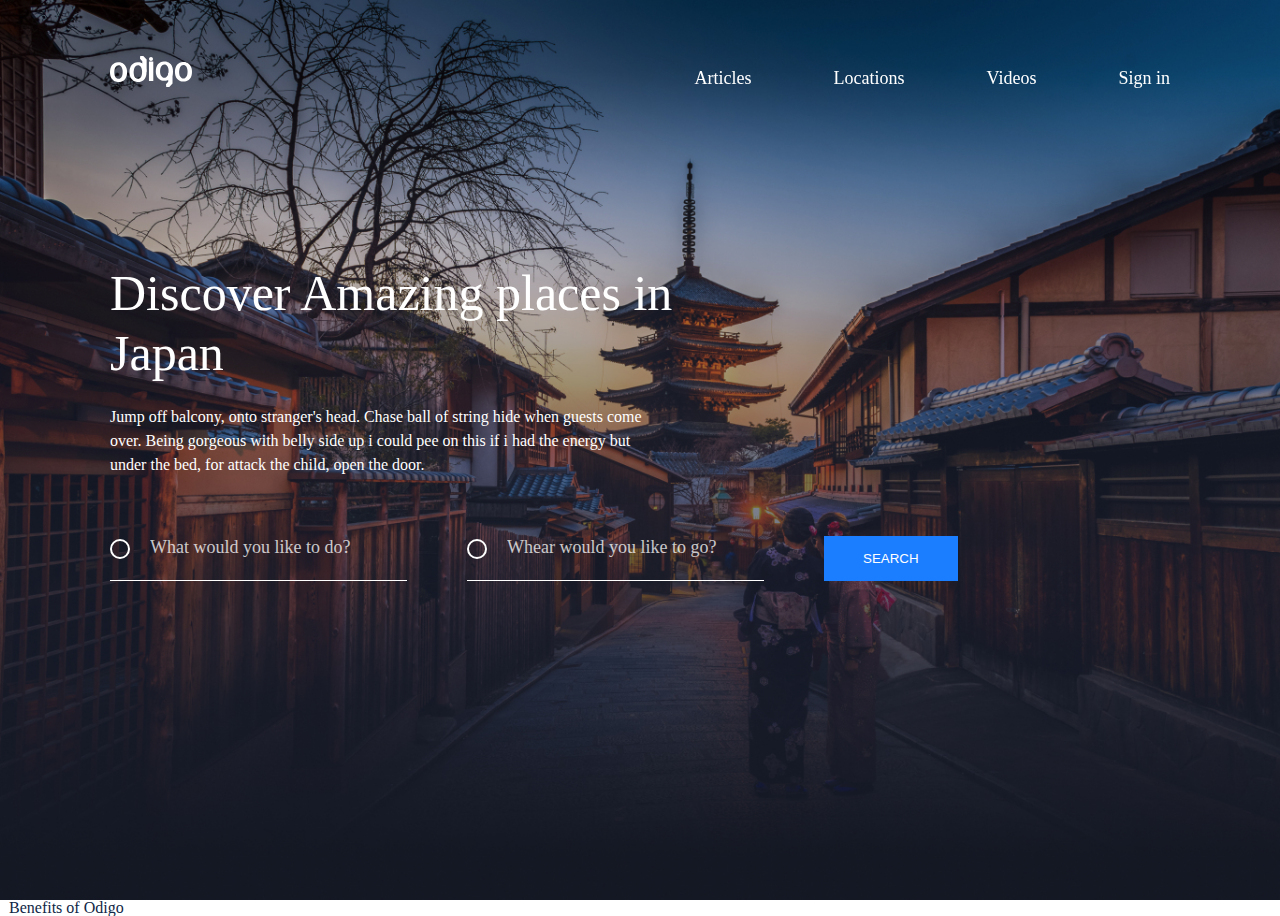
==== index.html @ 79fb3dd1 "commit true" ====
<!DOCTYPE html>
<html lang="en">

<head>
    <meta charset="UTF-8">
    <meta http-equiv="X-UA-Compatible" content="IE=edge">
    <meta name="viewport" content="width=device-width, initial-scale=1.0">
    <title>Discover Amazing places in Japan</title>
    <link rel="stylesheet" href="./css/reset.css">
    <link rel="stylesheet" href="./css/style.css">
</head>
<!-- Header start -->
<body>
    <header class="header">
        <div class="wrapper">
            <div class="header__wrapper">
                <div class="header__logo">
                    <a href="/" class="header__logo-link">
                        <img src="./img/svg/odigo-Logo.svg" alt="Discover Amazing places in Japan"
                            class="header__logo-pic">
                    </a>
                </div>
                <nav class="header__nav">
                    <ul class="header__list">
                        <li class="header__item">
                            <a href="#!" class="header__link">Articles</a>
                        </li>
                        <li class="header__item">
                            <a href="#!" class="header__link">Locations</a>
                        </li>
                        <li class="header__item">
                            <a href="#!" class="header__link">Videos</a>
                        </li>
                        <li class="header__item">
                            <a href="#!" class="header__link">Sign in</a>
                        </li>
                    </ul>
                </nav>
            </div>
        </div>
    </header>
<!-- Header end -->
    <main class="main">
        <!-- Intro start -->
        <section class="intro">
            <div class="wrapper">
                <h1 class="intro__title">Discover Amazing places in Japan</h1>
                <p class="intro__subtitle">Jump off balcony, onto stranger's head. Chase ball of string hide when guests
                    come over. Being gorgeous with belly side up i could pee on this if i had the energy but under the
                    bed, for attack the child, open the door. </p>
                <form class="search-form">
                    <fieldset class="search-form__wrap">
                        <p class="search-form__info">
                            <input type="text" name="user-like-to-do" class="search-form__field" placeholder="What would you like to do?">
                            <input type="text" name="user-like-to-go" class="search-form__field" placeholder="Whear would you like to go?">
                            <button type="submit" class="search-form__submit">search</button>
                        </p>
                    </fieldset>
                </form>
            </div>
        </section>
        <!-- Intro end -->
        <section class="benefits">
            <div class="benefits__wrap">
                <h2 class="benefits__title">
                    Benefits of Odigo
                </h2>
            </div>
            <div class="benefits__cards">
                <div class="benefits__card"></div>
                <div class="benefits__card"></div>
                <div class="benefits__card"></div>
            </div>
        </section>
    </main>

    <script src="./adapt_verst/script.js"></script>



















</body>

</html>

<!-- <footer id="footer">
        <div>footer</div>
        <div class="footer__wrapper">
            <nav class="footerNav"> 
                <ul class="footer__list">
                    <li class="footer__item">
                        <a href="#!" class="footer__link">Articles</a>
                    </li>
                    <li class="footer__item">
                        <a href="#!" class="footer__link">Locations</a>
                    </li>
                    <li class="footer__item">
                        <a href="#!" class="footer__link">Videos</a>
                    </li>
                    <li class="footer__item">
                        <a href="#!" class="footer__link">Sign in</a>
                    </li>
                </ul>
            </nav>
        </div>
    </footer>
---- css/style.css ----
/* lato-regular - latin */
@font-face {
    font-family: 'Lato';
    font-style: normal;
    font-weight: 400;
    src: local(''),
        url('../fonts/lato-v22-latin-regular.woff2') format('woff2'),
        /* Chrome 26+, Opera 23+, Firefox 39+ */
        url('../fonts/lato-v22-latin-regular.woff') format('woff');
    /* Chrome 6+, Firefox 3.6+, IE 9+, Safari 5.1+ */
}

/* lato-700 - latin */
@font-face {
    font-family: 'Lato';
    font-style: normal;
    font-weight: 700;
    src: local(''),
        url('../fonts/lato-v22-latin-700.woff2') format('woff2'),
        /* Chrome 26+, Opera 23+, Firefox 39+ */
        url('../fonts/lato-v22-latin-700.woff') format('woff');
    /* Chrome 6+, Firefox 3.6+, IE 9+, Safari 5.1+ */
}

/* lato-900 - latin */
@font-face {
    font-family: 'Lato';
    font-weight: 900;
    src: local(''),
        url('../fonts/lato-v22-latin-900.woff2') format('woff2'),
        /* Chrome 26+, Opera 23+, Firefox 39+ */
        url('../fonts/lato-v22-latin-900.woff') format('woff');
    /* Chrome 6+, Firefox 3.6+, IE 9+, Safari 5.1+ */
}

html {
    box-sizing: border-box;
    background-color: rgb(255, 255, 255);
}

*,
*::before,
*::after {
    box-sizing: inherit;
}

body {
    font-family: Lato;
    font-style: normal;
    font-size: 16px;
    font-weight: normal;
    color: #102746;
}

.wrapper {
    max-width: 1060px;
    /*1060*/
    margin: 0 auto;
}

/* header style start */

.header {
    position: fixed;
    top: 0;
    left: 0;
    width: 100%;
}

.header__wrapper {
    display: flex;
    flex-wrap: wrap;
    align-items: flex-end;
    justify-content: space-between;
    padding-top: 56px;
}

.header__list {
    display: flex;
    flex-wrap: wrap;
}

.header__item {
    margin-right: 82px;

}

.header__item:last-child {
    margin-right: 0;
}

.header__link {
    font-size: 18px;
    line-height: 24px;
    color: white;
    text-decoration: none;
}

.header__link:hover,
.header__link:focus,
.header__link:active {
    opacity: .75;
}

/* header style end */

/* intro style start */

.intro {
    min-height: 100vh;
    background: url(../img/Hero.jpg) no-repeat center;
    background-size: cover;
    padding-top: 263px;

}

.intro__title {
    max-width: 619px;
    margin-bottom: 22px;
    font-family: 'Lato';
    font-style: normal;
    font-weight: 500;
    font-size: 50px;
    line-height: 60px;
    color: #fff;

}

.intro__subtitle {
    max-width: 546px;
    color: #fff;
    font-size: 16px;
    line-height: 24px;
    margin-bottom: 59px;
}

.search-form__info {
    display: flex;
    flex-wrap: wrap;
}

.search-form__field {
    width: 297px;
    background: transparent url(../img/svg/circle-icon.svg) no-repeat left 3px;
    background-size: 20px;
    border: none;
    border-bottom: 1px solid #ffffff;
    margin-right: 60px;
    padding-left: 40px;
    padding-bottom: 22px;
    font-weight: 500px;
    font-size: 18px;
    color: rgb(255, 255, 255);


}

.search-form__field::placeholder {
    font-size: 15px;
    font-weight: 500px;
    font-size: 18px;
    color: rgb(255, 255, 255);
    opacity: .75;
}

.search-form__submit {
    padding: 15px 39px;
    text-transform: uppercase;
    border: 0;
    font-weight: 500px;
    font-style: 18px;
    color: white;
    background: #1B7DFF;
    cursor: pointer;
}

/* .search-form__submit:hover {
    opacity: .75;
} */
.search-form__submit:focus, .search-form__submit:hover, .search-form__submit:active {
    background-color: #0b5fcd;
}

input {
    font-family: Lato;
    outline: none !important;
}

.benefits__wrap {
    max-width: 1262px;
    background-color: rgb(255, 255, 255);
    margin: 0 auto /*Выравнивание по центру */
}

/* intro style start */

/* second background start */


/* second background end */







































/* @media screen and (max-width: 1040px) {
    body {
        margin-left: 10%;
    }
    

} */



/*
.footer__wrapper {
    display: flex;
    flex-wrap: wrap;
    align-items: flex-end;
    justify-content: space-between;
}

.footer {
    width: 100%;
    background-color: #000;
    top: 0;
    left: 0;
}
.footer__list {
    display: flex;
    flex-wrap: wrap;
}
.footer__item {
    margin: 5px 0 0 5px;
}
.footer__link {
    color: white;
    /*padding: 8px 0 8px 0;
    text-decoration: none;
}*/
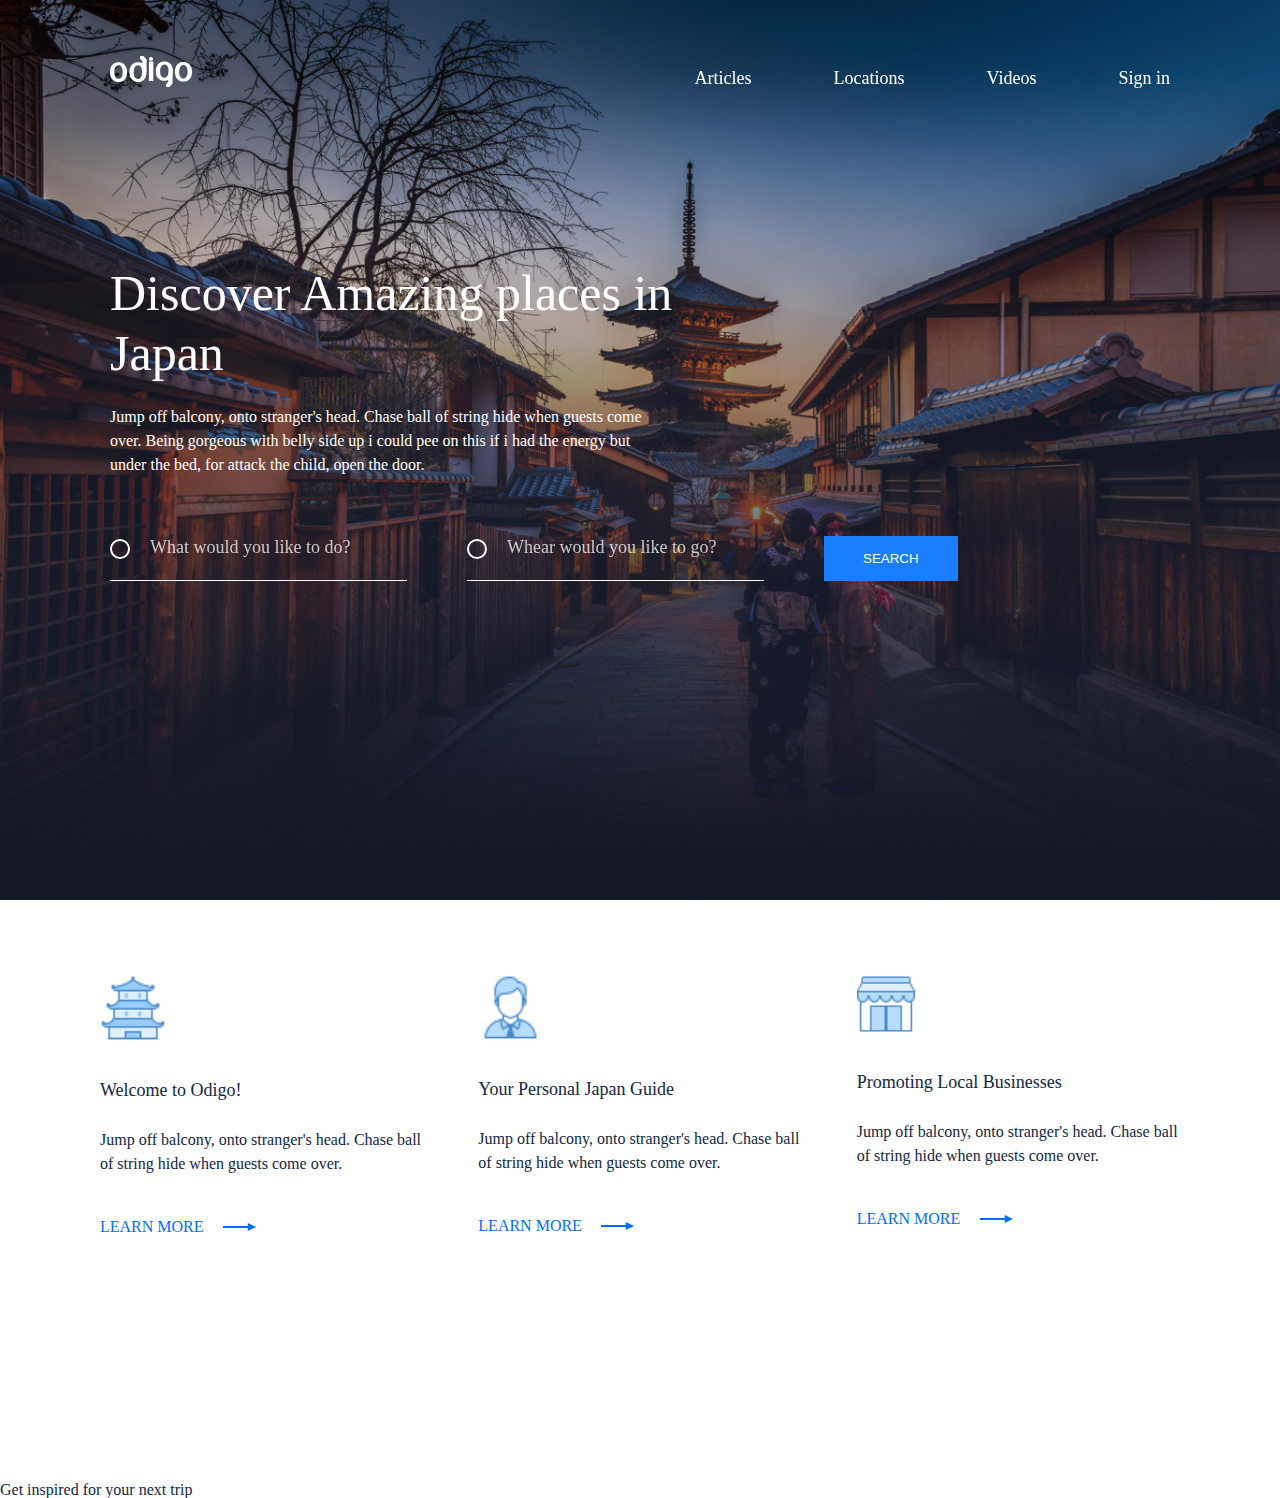
==== commit 72e5072c: "places" ====
--- a/index.html
+++ b/index.html
@@ -60,62 +60,84 @@
             </div>
         </section>
         <!-- Intro end -->
+        <!-- Benefits start -->
         <section class="benefits">
             <div class="benefits__wrap">
                 <h2 class="benefits__title">
                     Benefits of Odigo
                 </h2>
             </div>
-            <div class="benefits__cards">
-                <div class="benefits__card"></div>
-                <div class="benefits__card"></div>
-                <div class="benefits__card"></div>
+            <div class="benefits__cards">  <!-- /*Карточки под тайтлом по грид сетке*/ -->
+                <div class="benefits__card">
+                    <div class="benefits__card-pic">
+                        <img src="./img/svg/church-ico.svg" alt="Welcome to Odigo!" class="benefits__card-thumb">
+                    </div>
+                    <h3 class="benefits__card-title">
+                        Welcome to Odigo!
+                    </h3>
+                    <p class="benefits__card-desc">
+                        Jump off balcony, onto stranger's head. Chase ball of string hide when guests come over.
+                    </p>
+                    <a href="#!" class="benefits__card-more">
+                        LEARN MORE
+                    </a>
+                </div>
+                <div class="benefits__card">
+                    <div class="benefits__card-pic">
+                        <img src="./img/svg/person-ico.svg" alt="Welcome to Odigo!" class="benefits__card-thumb">
+                    </div>
+                    <h3 class="benefits__card-title">
+                        Your Personal Japan Guide
+                    </h3>
+                    <p class="benefits__card-desc">
+                        Jump off balcony, onto stranger's head. Chase ball of string hide when guests come over.
+                    </p>
+                    <a href="#!" class="benefits__card-more">
+                        LEARN MORE
+                    </a>
+                </div>
+                <div class="benefits__card">
+                    <div class="benefits__card-pic">
+                        <img src="./img/svg/building-ico.svg" alt="Welcome to Odigo!" class="benefits__card-thumb">
+                    </div>
+                    <h3 class="benefits__card-title">
+                        Promoting Local Businesses
+                    </h3>
+                    <p class="benefits__card-desc">
+                        Jump off balcony, onto stranger's head. Chase ball of string hide when guests come over.
+                    </p>
+                    <a href="#!" class="benefits__card-more">
+                        LEARN MORE
+                    </a>
+                </div>
             </div>
         </section>
+        <!-- Benefits end -->
+        
+        <!-- Places start -->
+        <section class="places">
+            <div class="wrappwe-full">
+                <h2 class="places__title">
+                    Get inspired for your next trip
+                </h2>
+            </div>
+        </section>
+        
+        
+        
+        
+        
+        <!-- places end -->
+        
+        
     </main>
 
-    <script src="./adapt_verst/script.js"></script>
+    
 
 
 
-
-
-
-
-
-
-
-
-
-
-
-
-
-
-
+<script src="script.js"></script>
 
 </body>
 
-</html>
-
-<!-- <footer id="footer">
-        <div>footer</div>
-        <div class="footer__wrapper">
-            <nav class="footerNav"> 
-                <ul class="footer__list">
-                    <li class="footer__item">
-                        <a href="#!" class="footer__link">Articles</a>
-                    </li>
-                    <li class="footer__item">
-                        <a href="#!" class="footer__link">Locations</a>
-                    </li>
-                    <li class="footer__item">
-                        <a href="#!" class="footer__link">Videos</a>
-                    </li>
-                    <li class="footer__item">
-                        <a href="#!" class="footer__link">Sign in</a>
-                    </li>
-                </ul>
-            </nav>
-        </div>
-    </footer>+</html>--- a/css/style.css
+++ b/css/style.css
@@ -52,10 +52,26 @@
     color: #102746;
 }
 
+img {
+    max-width: 100%;
+    height: auto; /*Сжатие всегда пропорцыонально по высоте*/
+}
+
 .wrapper {
     max-width: 1060px;
     /*1060*/
     margin: 0 auto;
+}
+
+.wrapper-full {
+    max-width: 1262px;
+    margin: 0 auto;
+}
+
+.section__title {
+    font-weight: 500;
+    font-size: 35px;
+    line-height: 42px;
 }
 
 /* header style start */
@@ -104,10 +120,14 @@
 
 /* header style end */
 
+/*////////////////////////////////////*/
+/*////////////////////////////////////*/
+/*////////////////////////////////////*/
+
 /* intro style start */
 
 .intro {
-    min-height: 100vh;
+    min-height: 100vh; /*Вместо height*/
     background: url(../img/Hero.jpg) no-repeat center;
     background-size: cover;
     padding-top: 263px;
@@ -141,7 +161,7 @@
 
 .search-form__field {
     width: 297px;
-    background: transparent url(../img/svg/circle-icon.svg) no-repeat left 3px;
+    background: transparent url(../img/svg/circle-icon.svg) no-repeat left 3px; /*6px*/
     background-size: 20px;
     border: none;
     border-bottom: 1px solid #ffffff;
@@ -185,23 +205,105 @@
     font-family: Lato;
     outline: none !important;
 }
+/* intro style утв */
+
+/*//////////////////////////////////////*/
+/*//////////////////////////////////////*/
+/*//////////////////////////////////////*/
+
+/*Start benefits*/
+
+.benefits {
+    margin-bottom: 131px;
+}
 
 .benefits__wrap {
-    max-width: 1262px;
-    background-color: rgb(255, 255, 255);
-    margin: 0 auto /*Выравнивание по центру */
-}
-
-/* intro style start */
-
-/* second background start */
-
-
-/* second background end */
-
-
-
-
+    /* min-width: 1262px; ////////////Вернуть*/
+    background-color: #fff;
+    margin: 0 auto;
+    box-shadow: 0px 2px 20px rgba(21, 24, 36, 0.15993);
+    /* position: relative;  //////////Вернуть */
+}
+
+.benefits__title {
+    width: 100%;
+    font-weight: 500;
+    font-size: 35px;
+    line-height: 42px;
+    /* identical to box height */
+    padding: 93px 100px 88px 100px; /*Справа и слева отступы 100 px*/
+    position: absolute;
+    top: 0;
+    left: 0;
+    transform: translateY(-100%);
+    background-color: #fff;
+}
+
+.benefits__cards {
+    display: grid;
+    grid-template-columns: repeat(3, 1fr);
+    grid-column-gap: 55px;
+    padding: 0 100px;
+    
+    
+    margin-top: 75px;
+}
+
+.benefits__card {
+    grid-column: span 1;
+    margin-bottom: 112px;
+}
+
+.benefits__card-pic {
+    margin-bottom: 37px;
+    max-width: 66px;
+}
+
+.benefits__card-thumb {
+    display: block;
+}
+
+.benefits__card-title {
+    font-weight: 500;
+    font-size: 18px;
+    line-height: 24px;
+    margin-bottom: 26px;
+}
+
+.benefits__card-desc {
+    font-size: 16px;
+    line-height: 24px;
+    margin-bottom: 39px;
+}
+
+.benefits__card-more {
+    display: inline-block;
+    padding-right: 59px;
+    font-size: 16px;
+    line-height: 24px;
+    color: #006DFE;
+    text-decoration: none;
+    background: url(../img/svg/arrow.svg) no-repeat 95% center;
+    transition: .2s all;
+    /* background-size: 33px; bcg не трогать /Стрелка будет по умолчанию в своих стандартных размерах */ 
+}
+
+.benefits__card-more:hover, .benefits__card-more:focus {
+    background: url(../img/svg/arrow.svg) no-repeat right center;
+}
+
+/*End benefits*/
+
+/* /////////////////////////////////////////// */
+
+/* Places start */
+
+
+
+
+
+
+/* places end */
 
 
 
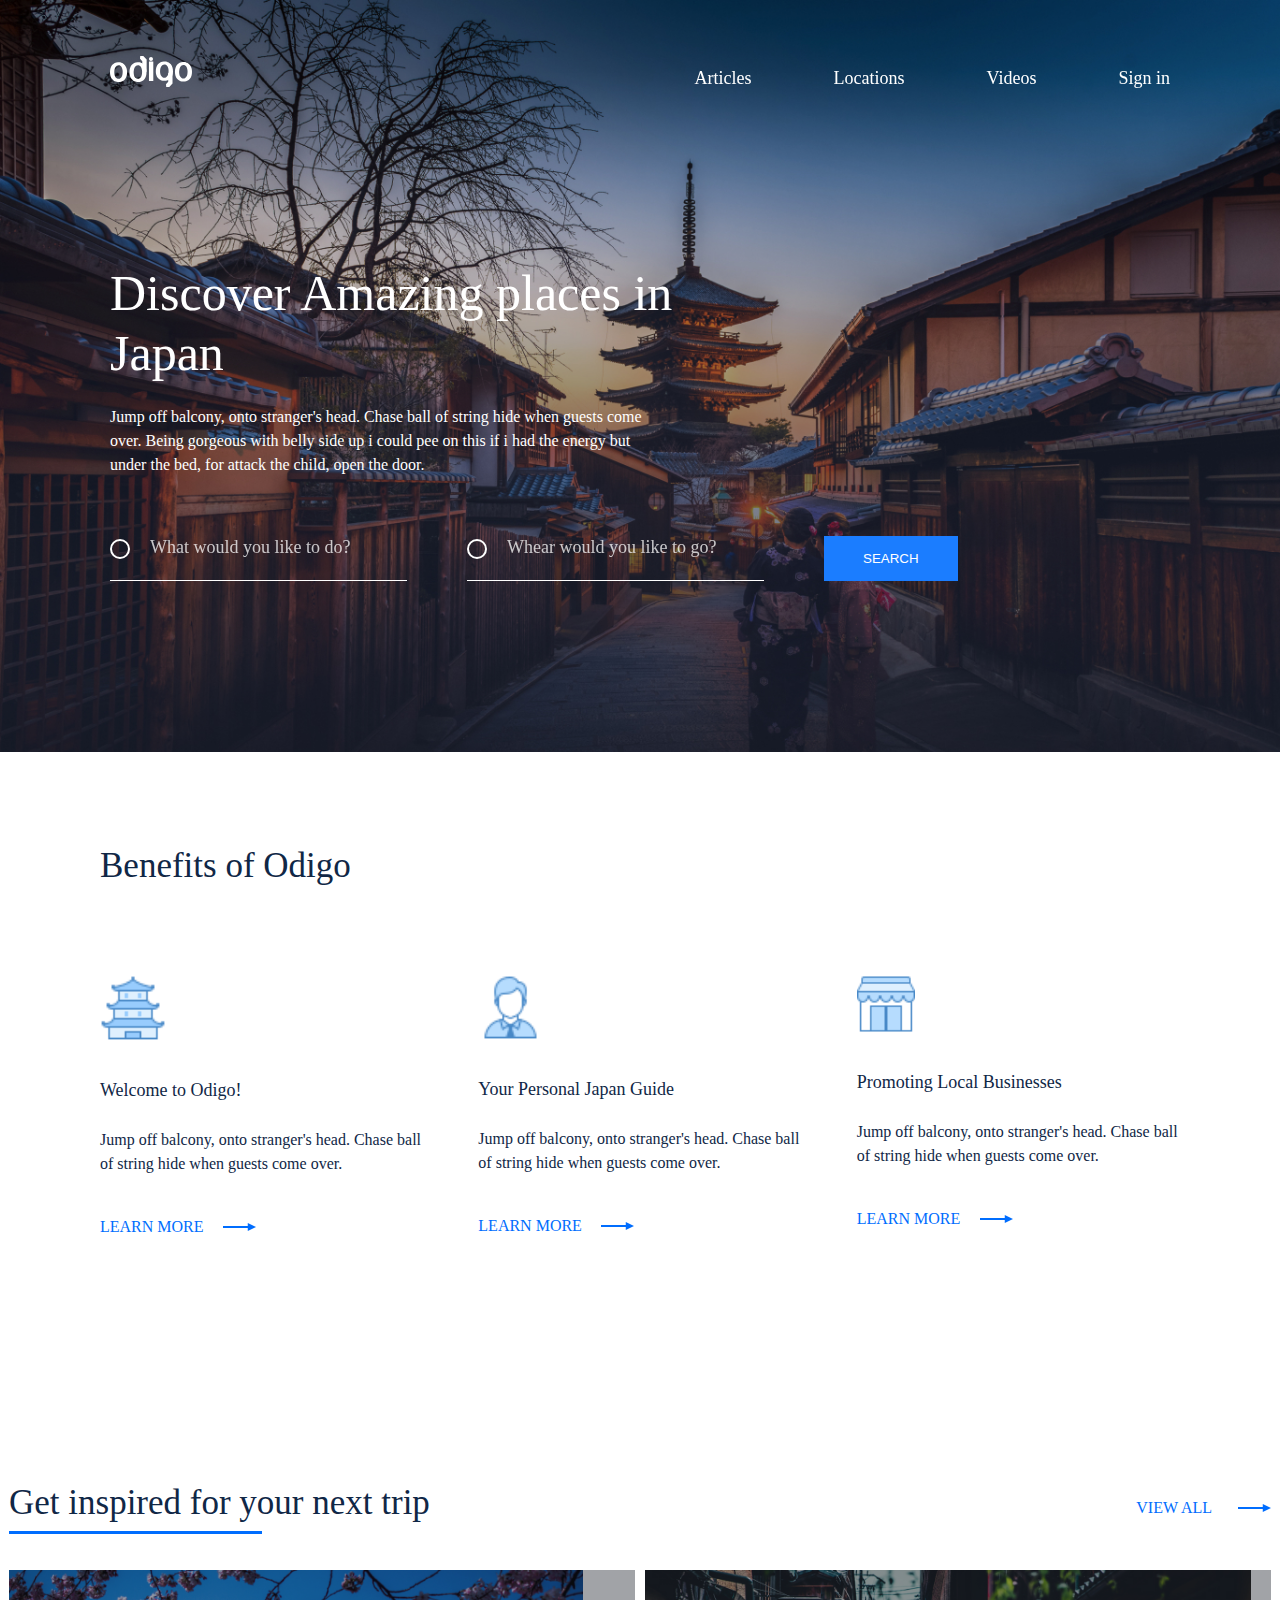
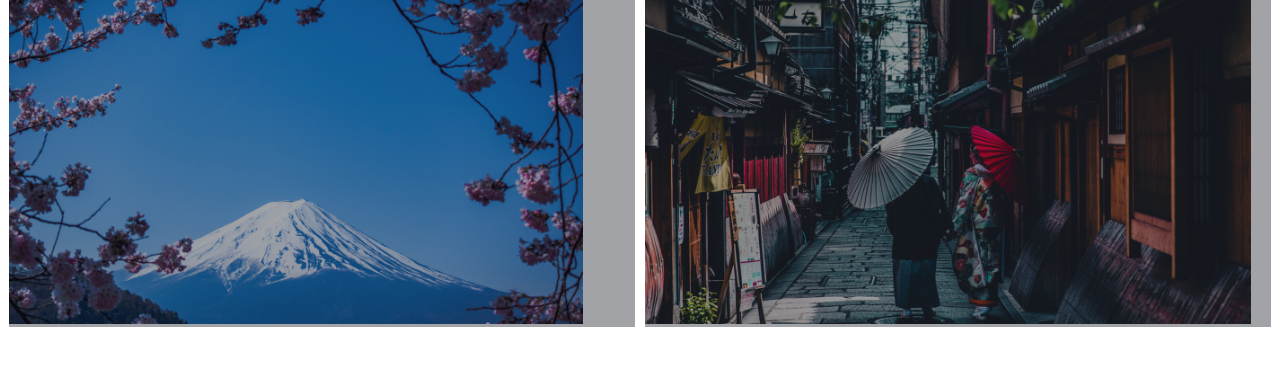
==== commit d190fa2f: "places" ====
--- a/index.html
+++ b/index.html
@@ -116,17 +116,33 @@
         
         <!-- Places start -->
         <section class="places">
-            <div class="wrappwe-full">
-                <h2 class="places__title">
-                    Get inspired for your next trip
-                </h2>
+            <div class="wrapper-full">
+                <div class="places__caption">
+                    <h2 class="places__title section__title">  
+                        Get inspired for your next trip
+                    </h2>
+                    <a href="#1" class="places__view-all">
+                        VIEW ALL
+                    </a>
+                </div>
+                
+                <div class="places__cards">
+                    <figure class="places__card places__card-size-lg">
+                        <img src="./img/place1.jpg" alt="Mount Fuji" class="places__card-pic"> 
+                        <figcaption class="places__card-title">
+                            Mount Fuji
+                        </figcaption>
+                    </figure>
+                
+                    <figure class="places__card places__card-size-lg">
+                        <img src="./img/place2.jpg" alt="Kyoto" class="places__card-pic">
+                        <figcaption class="places__card-title">
+                            Kyoto
+                        </figcaption>
+                    </figure
+                </div>
             </div>
         </section>
-        
-        
-        
-        
-        
         <!-- places end -->
         
         
--- a/css/style.css
+++ b/css/style.css
@@ -68,10 +68,23 @@
     margin: 0 auto;
 }
 
-.section__title {
+.section__title { /* Для визуальной идентичности всех тайтлов восле основного класса */
     font-weight: 500;
     font-size: 35px;
     line-height: 42px;
+    position: relative; /*???What is it?*/
+    padding-bottom: 10px;
+}
+
+.section__title:after { /* У псевдоэлементов должен присутствовать пустой контент или не пустой иначе он не отобразиться */
+    display: block;
+    content: '';
+    width: 253px;
+    height: 3px;
+    background-color: #006DFE; /*Указываем цвет не бордера а бекграуна*/
+    position: absolute;
+    bottom: 0;
+    left: 0;
 }
 
 /* header style start */
@@ -218,11 +231,11 @@
 }
 
 .benefits__wrap {
-    /* min-width: 1262px; ////////////Вернуть*/
+    min-width: 1262px;
     background-color: #fff;
     margin: 0 auto;
     box-shadow: 0px 2px 20px rgba(21, 24, 36, 0.15993);
-    /* position: relative;  //////////Вернуть */
+    position: relative;
 }
 
 .benefits__title {
@@ -294,84 +307,95 @@
 
 /*End benefits*/
 
-/* /////////////////////////////////////////// */
-
 /* Places start */
 
-
-
-
-
-
-/* places end */
-
-
-
-
-
-
-
-
-
-
-
-
-
-
-
-
-
-
-
-
-
-
-
-
-
-
-
-
-
-
-
-
-
-
-
-/* @media screen and (max-width: 1040px) {
-    body {
-        margin-left: 10%;
-    }
-    
-
-} */
-
-
-
-/*
-.footer__wrapper {
+.places__caption {
     display: flex;
     flex-wrap: wrap;
-    align-items: flex-end;
+    align-items: center;
     justify-content: space-between;
-}
-
-.footer {
+    margin-bottom: 36px;
+}
+
+.places__title {
+    margin-right: 15px;
+}
+
+.places__view-all {
+    font-style: 16px;
+    padding-right: 59px;
+    color: #006DFE;
+    text-decoration: none;
+    background: url(../img/svg/arrow.svg) no-repeat right center;
+    transition: .2s all;
+}
+
+.places__view-all:hover, .places__view-all:focus {
+    opacity: .65;
+}
+
+.places__cards {
+    display: grid;
+    grid-template-columns: repeat(6, 1fr);
+    grid-gap: 10px; /* /??? Отступы между колонками наверное */
+    
+}
+
+.places__card {
+    position: relative;
+}
+
+.places__card::after {
+    display: block;
+    content: '';
     width: 100%;
-    background-color: #000;
+    height: 100%;
+    background: rgba(21, 24, 36, 0.4); /* Нужно спозицыонировать */
+    position: absolute;
     top: 0;
     left: 0;
-}
-.footer__list {
-    display: flex;
-    flex-wrap: wrap;
-}
-.footer__item {
-    margin: 5px 0 0 5px;
-}
-.footer__link {
-    color: white;
-    /*padding: 8px 0 8px 0;
-    text-decoration: none;
-}*/+    z-index: 2;
+}
+
+.places__card-title {
+    color: rgb(255, 255, 255);
+    font-size: 50px;
+    line-height: 60px;
+    position: absolute;
+    z-index: 3;
+}
+
+.places__card-size-lg{ /* Это модификатор для картинок в places */
+    grid-column: span 3;
+}
+
+.places__card-pic {
+    height: 354px;
+    object-fit: cover; /* ???!!!! */
+}
+/* places end */
+
+
+
+
+
+
+
+
+
+
+
+
+
+
+
+
+
+
+
+
+
+
+
+
+
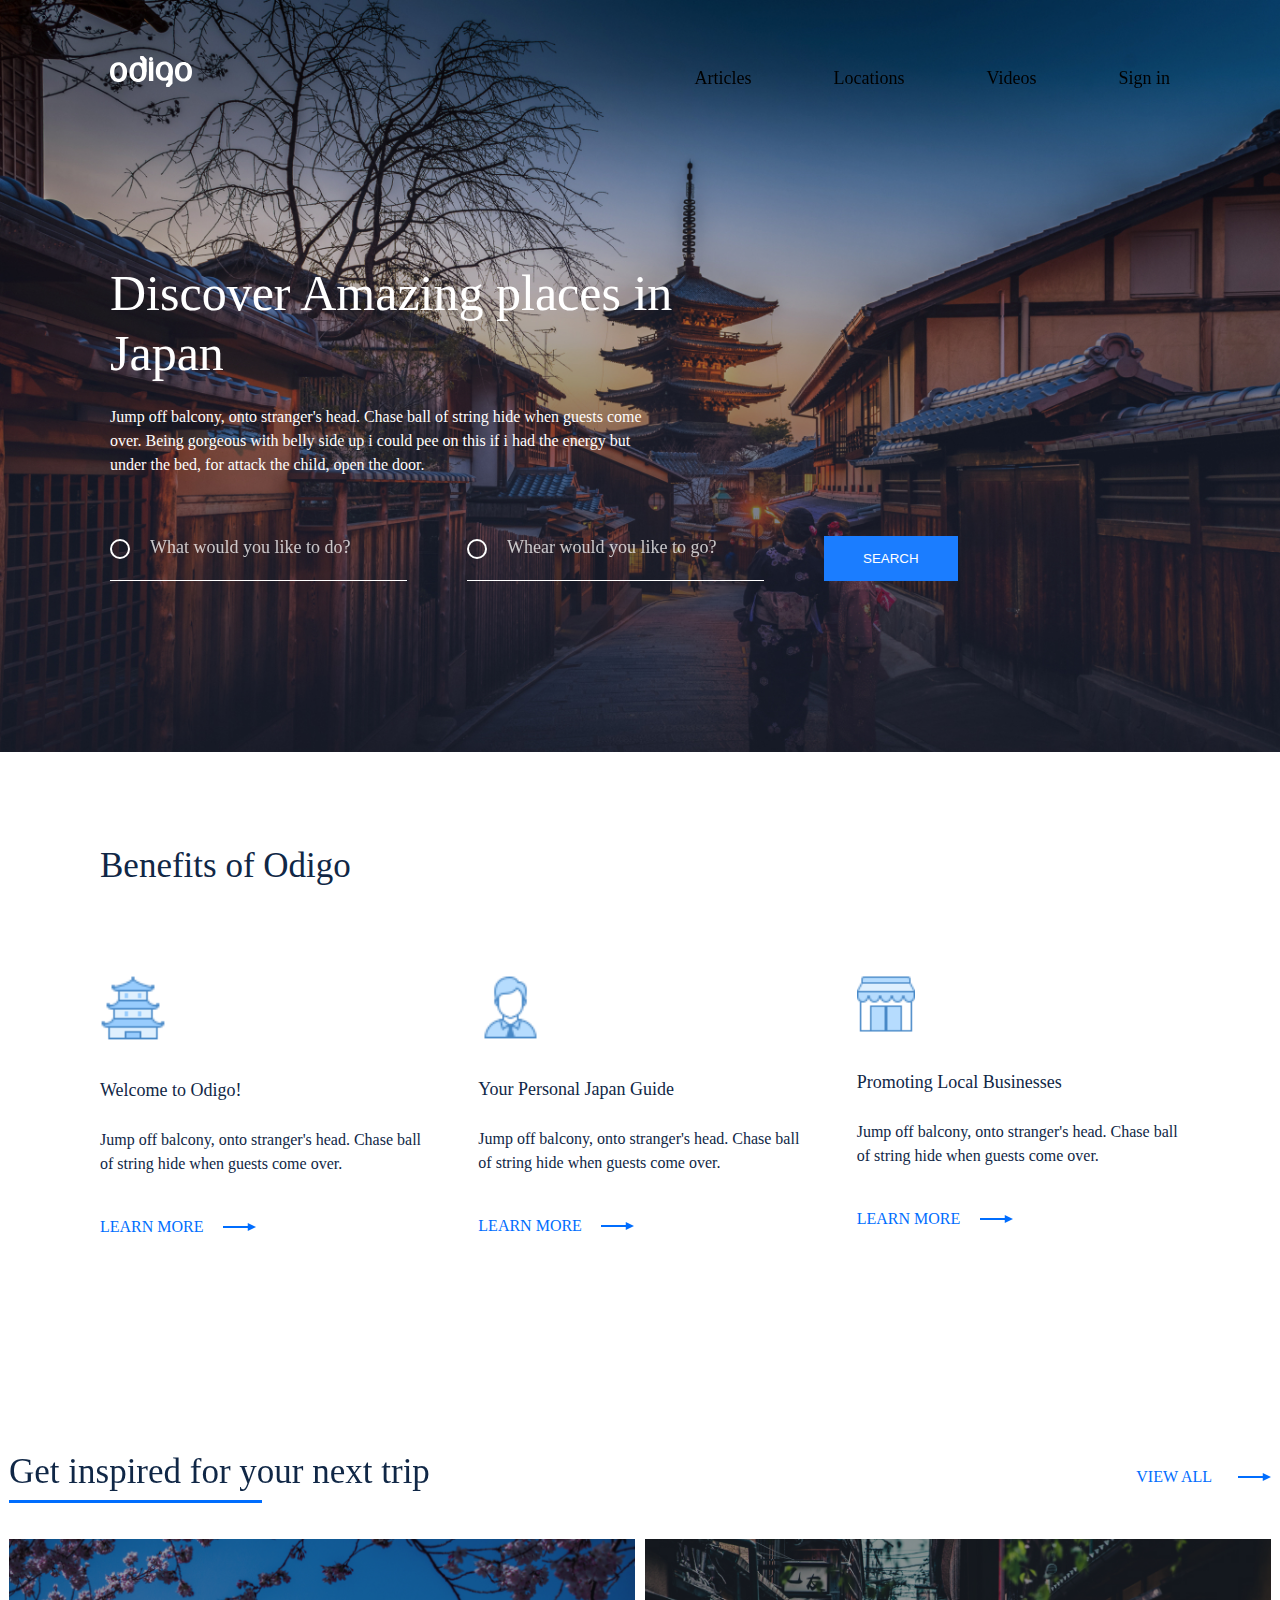
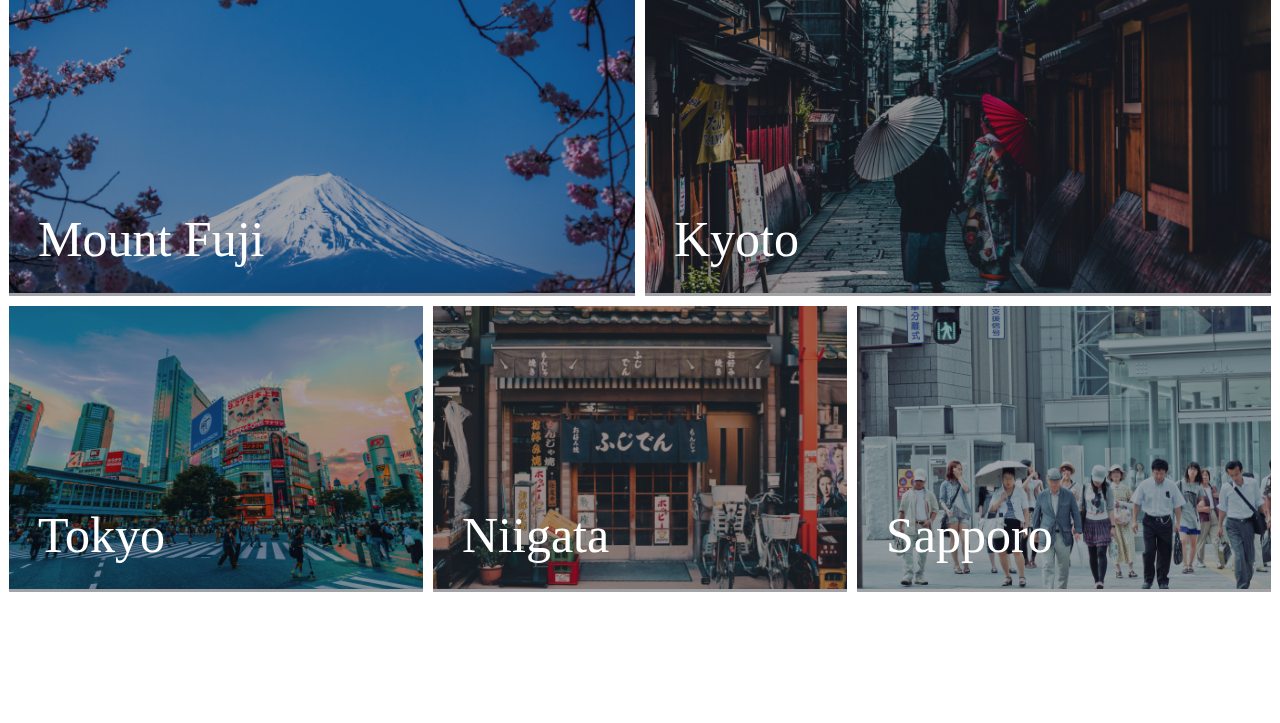
==== commit fb45dd0d: "places ed" ====
--- a/index.html
+++ b/index.html
@@ -61,7 +61,7 @@
         </section>
         <!-- Intro end -->
         <!-- Benefits start -->
-        <section class="benefits">
+        <section class="benefits">  <!-- Нужно padding-bottom с 131px сделать 100 px под ноутбуки в медиа запросах -->
             <div class="benefits__wrap">
                 <h2 class="benefits__title">
                     Benefits of Odigo
@@ -128,31 +128,53 @@
                 
                 <div class="places__cards">
                     <figure class="places__card places__card-size-lg">
-                        <img src="./img/place1.jpg" alt="Mount Fuji" class="places__card-pic"> 
+                        <img src="./img/place1.jpg" alt="Mount Fuji" class="places__card-pic places__card-pic_size_lg"> 
                         <figcaption class="places__card-title">
                             Mount Fuji
                         </figcaption>
+                        <a href="#!" class="places__card-link"></a>
                     </figure>
                 
                     <figure class="places__card places__card-size-lg">
-                        <img src="./img/place2.jpg" alt="Kyoto" class="places__card-pic">
+                        <img src="./img/place2.jpg" alt="Kyoto" class="places__card-pic places__card-pic_size_lg">
                         <figcaption class="places__card-title">
                             Kyoto
                         </figcaption>
-                    </figure
+                        <a href="#!" class="places__card-link"></a>
+                    </figure>
+                    <!-- Small picture -->
+                    <figure class="places__card places__card-size-sm">
+                        <img src="./img/place3.jpg" alt="Tokyo" class="places__card-pic places__card-pic_size_sm">
+                        <figcaption class="places__card-title">
+                            Tokyo
+                        </figcaption>
+                        <a href="#!" class="places__card-link"></a>
+                    </figure>
+                    
+                    <figure class="places__card places__card-size-sm">
+                        <img src="./img/place4.jpg" alt="Niigata" class="places__card-pic places__card-pic_size_sm">
+                        <figcaption class="places__card-title">
+                            Niigata
+                        </figcaption>
+                        <a href="#!" class="places__card-link"></a>
+                    </figure>
+                    
+                    <figure class="places__card places__card-size-sm">
+                        <img src="./img/place5.jpg" alt="Sapporo" class="places__card-pic  places__card-pic_size_sm">
+                        <figcaption class="places__card-title">
+                            Sapporo
+                        </figcaption>
+                        <a href="#!" class="places__card-link"></a>
+                    </figure>
                 </div>
             </div>
         </section>
         <!-- places end -->
         
-        
+
     </main>
-
     
-
-
-
-<script src="script.js"></script>
+    <script src="script.js"></script>
 
 </body>
 
--- a/css/style.css
+++ b/css/style.css
@@ -121,7 +121,7 @@
 .header__link {
     font-size: 18px;
     line-height: 24px;
-    color: white;
+    color: rgb(0, 0, 0);
     text-decoration: none;
 }
 
@@ -144,6 +144,7 @@
     background: url(../img/Hero.jpg) no-repeat center;
     background-size: cover;
     padding-top: 263px;
+    padding-bottom: 233px;
 
 }
 
@@ -155,13 +156,13 @@
     font-weight: 500;
     font-size: 50px;
     line-height: 60px;
-    color: #fff;
+    color: rgb(255, 255, 255);
 
 }
 
 .intro__subtitle {
     max-width: 546px;
-    color: #fff;
+    color: rgb(255, 253, 253);
     font-size: 16px;
     line-height: 24px;
     margin-bottom: 59px;
@@ -227,7 +228,7 @@
 /*Start benefits*/
 
 .benefits {
-    margin-bottom: 131px;
+    margin-bottom: 100px; /* 131px DEFOLT NUSTAVE */
 }
 
 .benefits__wrap {
@@ -309,6 +310,10 @@
 
 /* Places start */
 
+.places {
+    margin-bottom: 131px;
+}
+
 .places__caption {
     display: flex;
     flex-wrap: wrap;
@@ -343,6 +348,7 @@
 
 .places__card {
     position: relative;
+    overflow: hidden;
 }
 
 .places__card::after {
@@ -357,45 +363,51 @@
     z-index: 2;
 }
 
-.places__card-title {
+.places__card:hover .places__card-pic {
+    transform: scale(1.05);
+} /* Чтобы не вылазило за границы - идем в place__card и ставим overflow: hidden; */
+
+.places__card-title { /* //Изображение не ростягивается на всю длину контейнера / Как исправить(ответ есть) - Можно изображения выравнять через фотошоп НО мы сейчас работаем с object-fit: cover ... Нужно поставить Width 100% в параметрах картинки */
     color: rgb(255, 255, 255);
     font-size: 50px;
     line-height: 60px;
     position: absolute;
-    z-index: 3;
-}
-
-.places__card-size-lg{ /* Это модификатор для картинок в places */
+    bottom: 27px;
+    left: 29px;
+    z-index: 3; 
+}
+
+.places__card-size-lg{ /* Это модификатор для картинок в places (ВЕРХНИХ)*/
     grid-column: span 3;
 }
 
+.places__card-size-sm{ /* Это модификатор для картинок в places (НИЖНИХ)*/
+    grid-column: span 2;
+}
+
 .places__card-pic {
+    width: 100%;
+    transition: .7s; /* Для плавного transform: scale; (361 list) */
+}
+
+.places__card-pic_size_lg {
     height: 354px;
     object-fit: cover; /* ???!!!! */
 }
+
+.places__card-pic_size_sm {
+    height: 283px;
+    object-fit: cover; /* ???!!!! */
+}
+
+.places__card-link{ /* Это очевидно(ссылка на всей высоте шырине фото) */
+    position: absolute;
+    top: 0;
+    left: 0;
+    width: 100%;
+    height: 100%;
+    z-index: 4;
+}
 /* places end */
 
 
-
-
-
-
-
-
-
-
-
-
-
-
-
-
-
-
-
-
-
-
-
-
-
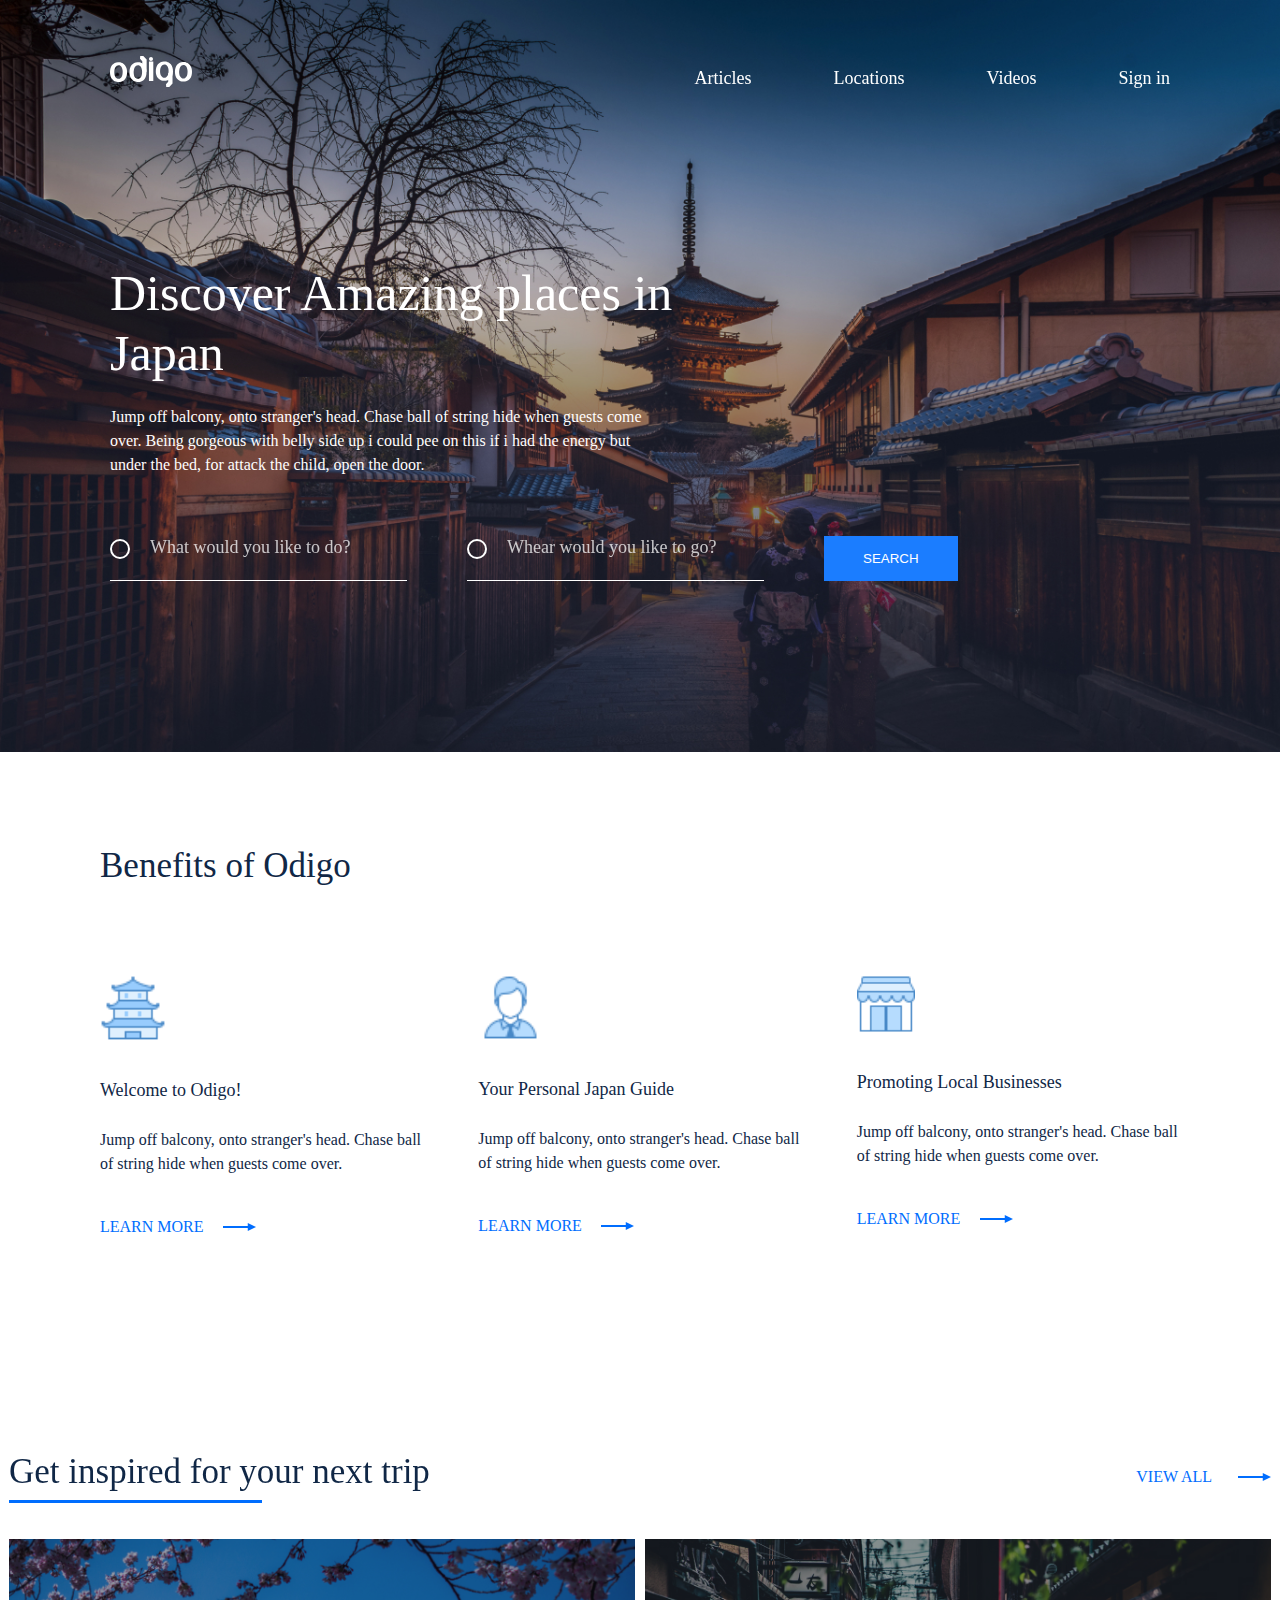
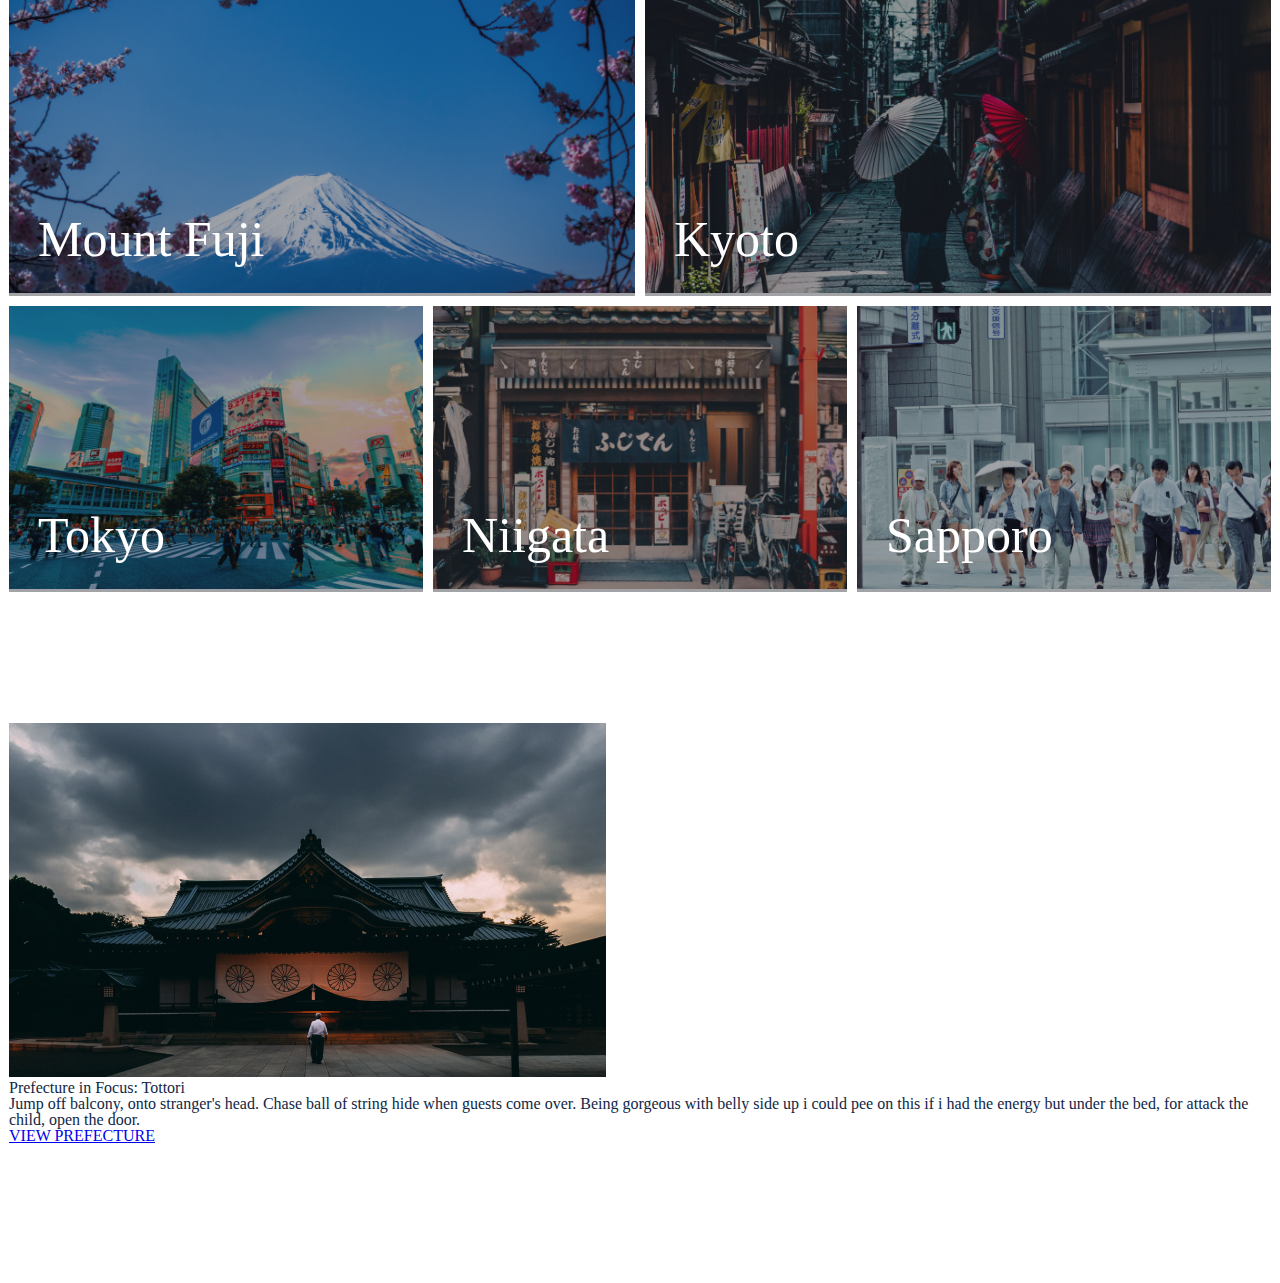
==== commit 1c9f5bd6: "fast commit" ====
--- a/index.html
+++ b/index.html
@@ -171,6 +171,31 @@
         </section>
         <!-- places end -->
         
+        <!-- TOURS START -->
+        
+        <div class="tours">
+            <div class="wrapper-full">
+            
+                <div class="tours__tour tour">
+                    <div class="tour__pic">
+                        <img src="img/tour-1.jpg" alt="" class="tour__thumb">
+                    </div>
+                    <div class="tour__info">
+                        <h3 class="tour__title">
+                            Prefecture in Focus: Tottori
+                        </h3>
+                        <p class="tour__desc">
+                            Jump off balcony, onto stranger's head. Chase ball of string hide when guests come over. Being gorgeous with belly side up i could pee on this if i had the energy but under the bed, for attack the child, open the door.
+                        </p>
+                        <a href="#!" class="tour__more">VIEW PREFECTURE</a>
+                    </div>
+                </div>
+                
+            </div>
+        </div>
+        
+        <!-- TOURS END -->
+        
 
     </main>
     
--- a/css/style.css
+++ b/css/style.css
@@ -121,7 +121,7 @@
 .header__link {
     font-size: 18px;
     line-height: 24px;
-    color: rgb(0, 0, 0);
+    color: rgb(255, 255, 255);
     text-decoration: none;
 }
 
@@ -411,3 +411,14 @@
 /* places end */
 
 
+/* tours start */
+
+.tours {
+    margin-bottom: 139px;
+}
+
+.tours__tour {
+    display: grid;
+}
+
+/* tours end */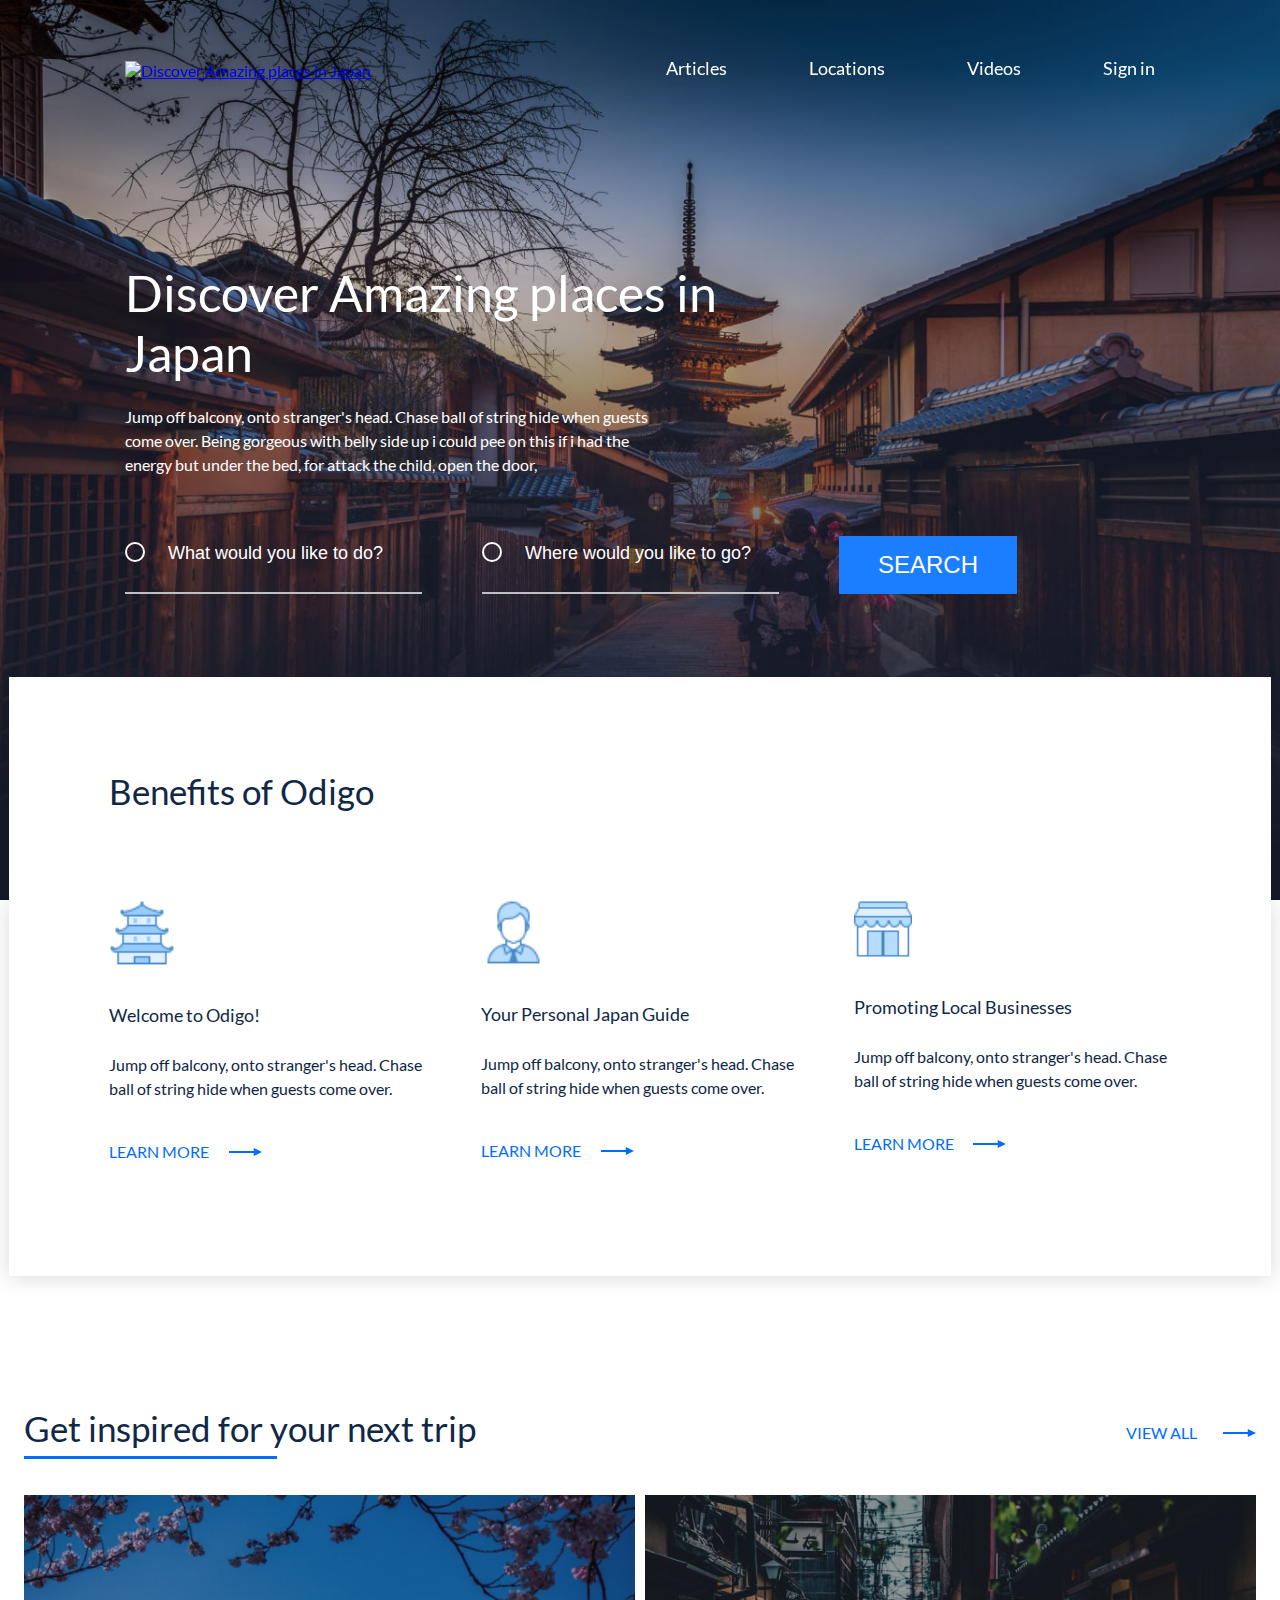
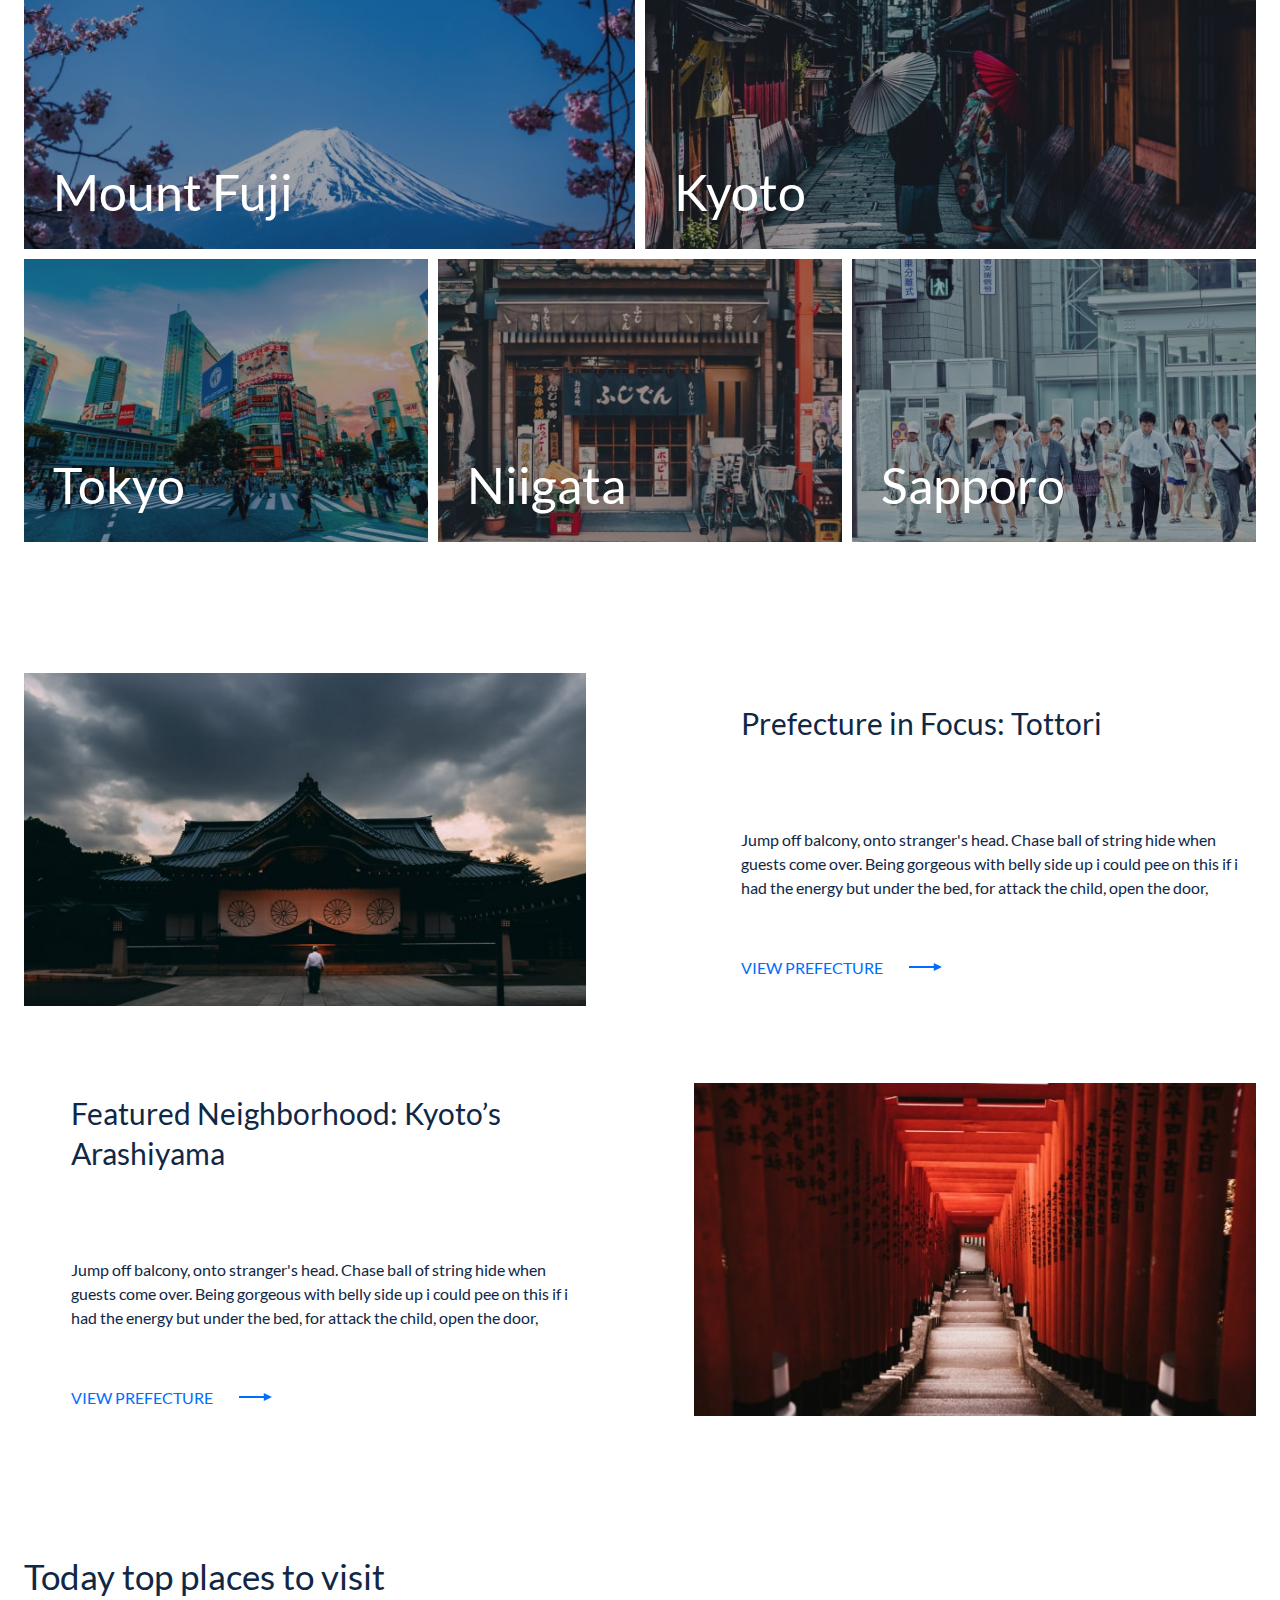
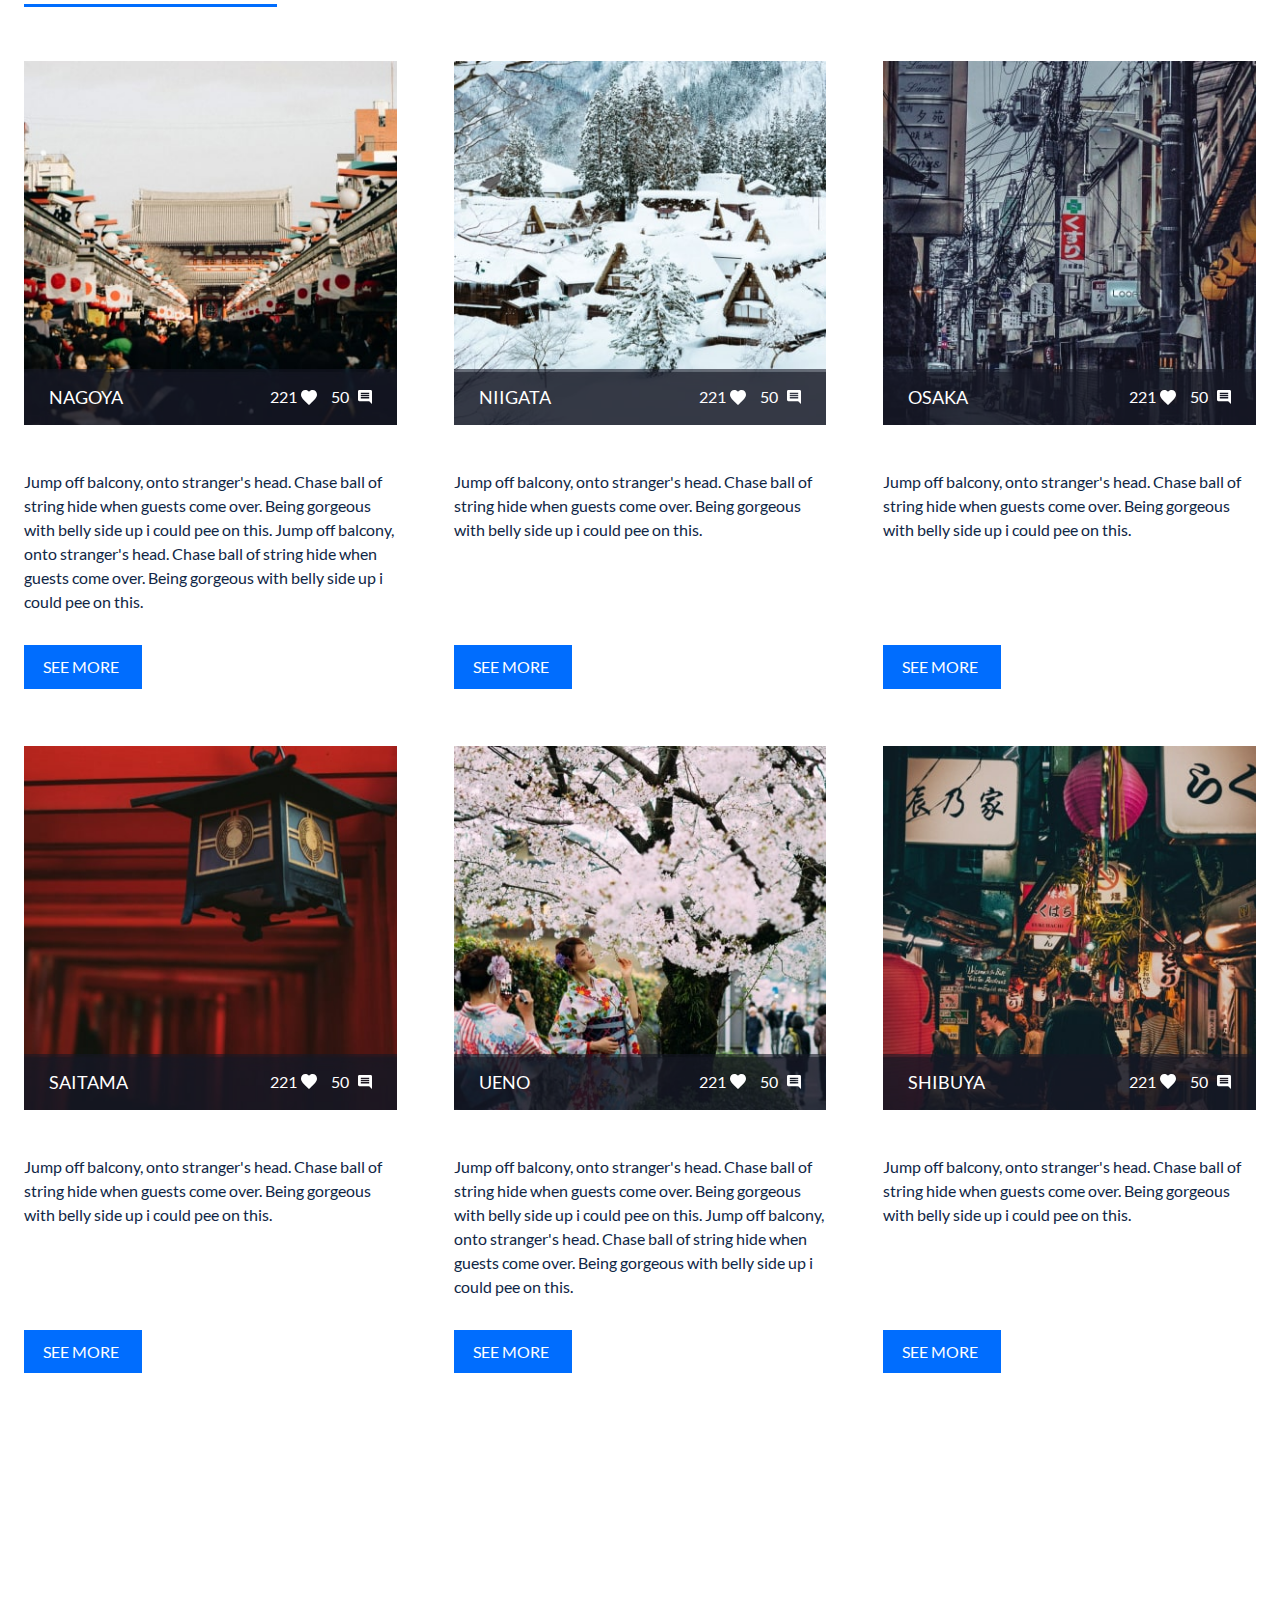
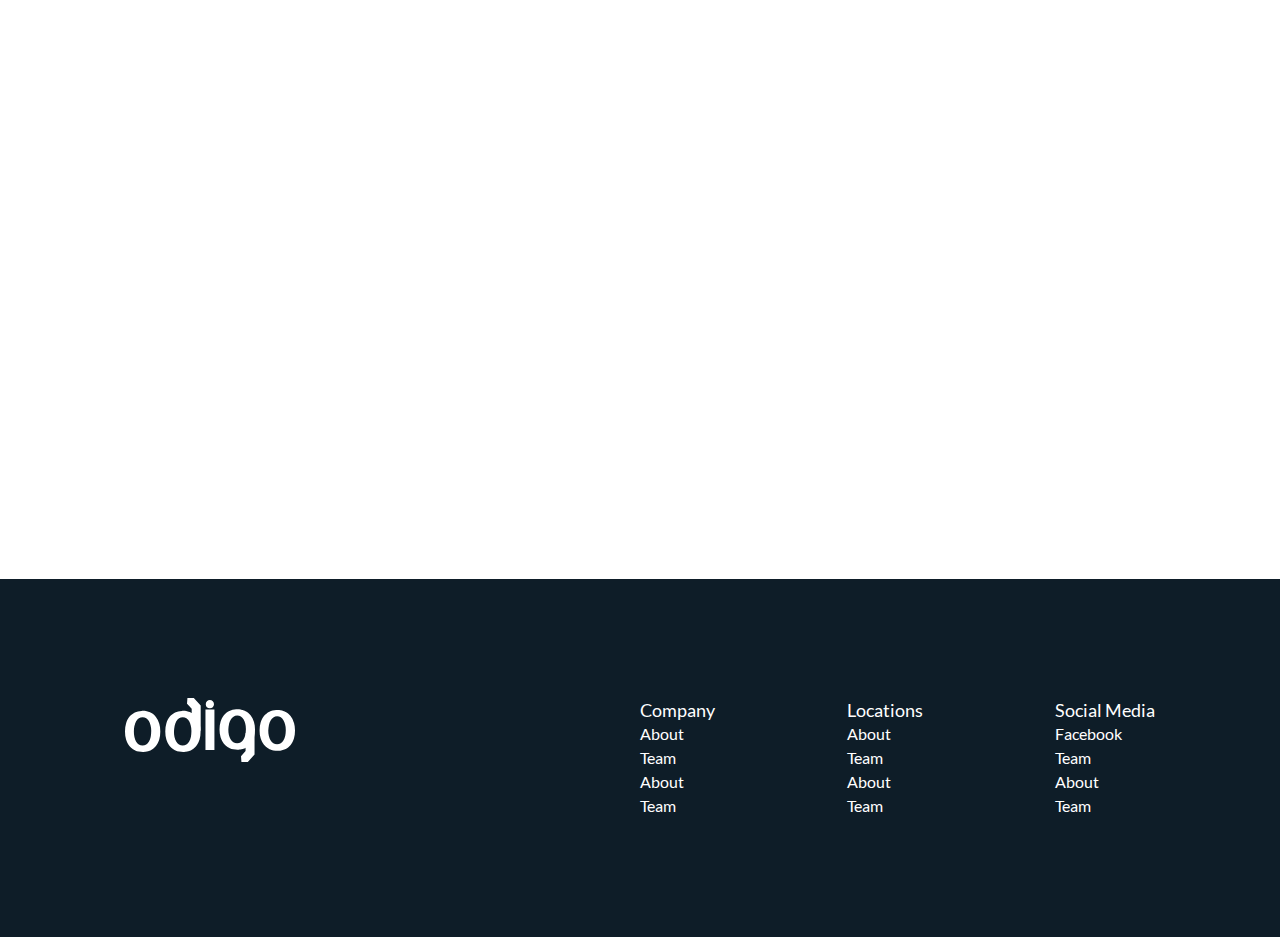
==== commit d0e6477a: "Re:" ====
--- a/index.html
+++ b/index.html
@@ -1,206 +1,466 @@
-<!DOCTYPE html>
-<html lang="en">
-
-<head>
-    <meta charset="UTF-8">
-    <meta http-equiv="X-UA-Compatible" content="IE=edge">
-    <meta name="viewport" content="width=device-width, initial-scale=1.0">
-    <title>Discover Amazing places in Japan</title>
-    <link rel="stylesheet" href="./css/reset.css">
-    <link rel="stylesheet" href="./css/style.css">
-</head>
-<!-- Header start -->
-<body>
-    <header class="header">
-        <div class="wrapper">
-            <div class="header__wrapper">
-                <div class="header__logo">
-                    <a href="/" class="header__logo-link">
-                        <img src="./img/svg/odigo-Logo.svg" alt="Discover Amazing places in Japan"
-                            class="header__logo-pic">
-                    </a>
-                </div>
-                <nav class="header__nav">
-                    <ul class="header__list">
-                        <li class="header__item">
-                            <a href="#!" class="header__link">Articles</a>
-                        </li>
-                        <li class="header__item">
-                            <a href="#!" class="header__link">Locations</a>
-                        </li>
-                        <li class="header__item">
-                            <a href="#!" class="header__link">Videos</a>
-                        </li>
-                        <li class="header__item">
-                            <a href="#!" class="header__link">Sign in</a>
-                        </li>
-                    </ul>
-                </nav>
-            </div>
-        </div>
-    </header>
-<!-- Header end -->
-    <main class="main">
-        <!-- Intro start -->
-        <section class="intro">
-            <div class="wrapper">
-                <h1 class="intro__title">Discover Amazing places in Japan</h1>
-                <p class="intro__subtitle">Jump off balcony, onto stranger's head. Chase ball of string hide when guests
-                    come over. Being gorgeous with belly side up i could pee on this if i had the energy but under the
-                    bed, for attack the child, open the door. </p>
-                <form class="search-form">
-                    <fieldset class="search-form__wrap">
-                        <p class="search-form__info">
-                            <input type="text" name="user-like-to-do" class="search-form__field" placeholder="What would you like to do?">
-                            <input type="text" name="user-like-to-go" class="search-form__field" placeholder="Whear would you like to go?">
-                            <button type="submit" class="search-form__submit">search</button>
-                        </p>
-                    </fieldset>
-                </form>
-            </div>
-        </section>
-        <!-- Intro end -->
-        <!-- Benefits start -->
-        <section class="benefits">  <!-- Нужно padding-bottom с 131px сделать 100 px под ноутбуки в медиа запросах -->
-            <div class="benefits__wrap">
-                <h2 class="benefits__title">
-                    Benefits of Odigo
-                </h2>
-            </div>
-            <div class="benefits__cards">  <!-- /*Карточки под тайтлом по грид сетке*/ -->
-                <div class="benefits__card">
-                    <div class="benefits__card-pic">
-                        <img src="./img/svg/church-ico.svg" alt="Welcome to Odigo!" class="benefits__card-thumb">
-                    </div>
-                    <h3 class="benefits__card-title">
-                        Welcome to Odigo!
-                    </h3>
-                    <p class="benefits__card-desc">
-                        Jump off balcony, onto stranger's head. Chase ball of string hide when guests come over.
-                    </p>
-                    <a href="#!" class="benefits__card-more">
-                        LEARN MORE
-                    </a>
-                </div>
-                <div class="benefits__card">
-                    <div class="benefits__card-pic">
-                        <img src="./img/svg/person-ico.svg" alt="Welcome to Odigo!" class="benefits__card-thumb">
-                    </div>
-                    <h3 class="benefits__card-title">
-                        Your Personal Japan Guide
-                    </h3>
-                    <p class="benefits__card-desc">
-                        Jump off balcony, onto stranger's head. Chase ball of string hide when guests come over.
-                    </p>
-                    <a href="#!" class="benefits__card-more">
-                        LEARN MORE
-                    </a>
-                </div>
-                <div class="benefits__card">
-                    <div class="benefits__card-pic">
-                        <img src="./img/svg/building-ico.svg" alt="Welcome to Odigo!" class="benefits__card-thumb">
-                    </div>
-                    <h3 class="benefits__card-title">
-                        Promoting Local Businesses
-                    </h3>
-                    <p class="benefits__card-desc">
-                        Jump off balcony, onto stranger's head. Chase ball of string hide when guests come over.
-                    </p>
-                    <a href="#!" class="benefits__card-more">
-                        LEARN MORE
-                    </a>
-                </div>
-            </div>
-        </section>
-        <!-- Benefits end -->
-        
-        <!-- Places start -->
-        <section class="places">
-            <div class="wrapper-full">
-                <div class="places__caption">
-                    <h2 class="places__title section__title">  
-                        Get inspired for your next trip
-                    </h2>
-                    <a href="#1" class="places__view-all">
-                        VIEW ALL
-                    </a>
-                </div>
-                
-                <div class="places__cards">
-                    <figure class="places__card places__card-size-lg">
-                        <img src="./img/place1.jpg" alt="Mount Fuji" class="places__card-pic places__card-pic_size_lg"> 
-                        <figcaption class="places__card-title">
-                            Mount Fuji
-                        </figcaption>
-                        <a href="#!" class="places__card-link"></a>
-                    </figure>
-                
-                    <figure class="places__card places__card-size-lg">
-                        <img src="./img/place2.jpg" alt="Kyoto" class="places__card-pic places__card-pic_size_lg">
-                        <figcaption class="places__card-title">
-                            Kyoto
-                        </figcaption>
-                        <a href="#!" class="places__card-link"></a>
-                    </figure>
-                    <!-- Small picture -->
-                    <figure class="places__card places__card-size-sm">
-                        <img src="./img/place3.jpg" alt="Tokyo" class="places__card-pic places__card-pic_size_sm">
-                        <figcaption class="places__card-title">
-                            Tokyo
-                        </figcaption>
-                        <a href="#!" class="places__card-link"></a>
-                    </figure>
-                    
-                    <figure class="places__card places__card-size-sm">
-                        <img src="./img/place4.jpg" alt="Niigata" class="places__card-pic places__card-pic_size_sm">
-                        <figcaption class="places__card-title">
-                            Niigata
-                        </figcaption>
-                        <a href="#!" class="places__card-link"></a>
-                    </figure>
-                    
-                    <figure class="places__card places__card-size-sm">
-                        <img src="./img/place5.jpg" alt="Sapporo" class="places__card-pic  places__card-pic_size_sm">
-                        <figcaption class="places__card-title">
-                            Sapporo
-                        </figcaption>
-                        <a href="#!" class="places__card-link"></a>
-                    </figure>
-                </div>
-            </div>
-        </section>
-        <!-- places end -->
-        
-        <!-- TOURS START -->
-        
-        <div class="tours">
-            <div class="wrapper-full">
-            
-                <div class="tours__tour tour">
-                    <div class="tour__pic">
-                        <img src="img/tour-1.jpg" alt="" class="tour__thumb">
-                    </div>
-                    <div class="tour__info">
-                        <h3 class="tour__title">
-                            Prefecture in Focus: Tottori
-                        </h3>
-                        <p class="tour__desc">
-                            Jump off balcony, onto stranger's head. Chase ball of string hide when guests come over. Being gorgeous with belly side up i could pee on this if i had the energy but under the bed, for attack the child, open the door.
-                        </p>
-                        <a href="#!" class="tour__more">VIEW PREFECTURE</a>
-                    </div>
-                </div>
-                
-            </div>
-        </div>
-        
-        <!-- TOURS END -->
-        
-
-    </main>
-    
-    <script src="script.js"></script>
-
-</body>
-
+<!DOCTYPE html>
+<html lang="en">
+<head>
+    <meta charset="UTF-8">
+    <meta name="viewport" content="width=device-width, initial-scale=1.0">
+    <title>Discover Amazing places in Japan</title>
+    <link rel="stylesheet" href="./css/style.css">
+</head>
+<body>
+    <!-- Header start -->
+    <header class="header">
+        <div class="wrapper">
+            <div class="header__wrapper">
+                <div class="header__logo">
+                    <a href="/" class="header__logo-link">
+                        <img src="./img/svg/odigo-logo.svg" alt="Discover Amazing places in Japan" class="header__logo-pic">
+                    </a>
+                </div>
+    
+                <nav class="header__nav">
+                    <ul class="header__list">
+                        <li class="header__item">
+                            <a href="#articles" class="header__link js-scroll">Articles</a>
+                        </li>
+                        <li class="header__item">
+                            <a href="#locations" class="header__link js-scroll">Locations</a>
+                        </li>
+                        <li class="header__item">
+                            <a href="#videos" class="header__link js-scroll">Videos</a>
+                        </li>
+                        <li class="header__item">
+                            <a href="#sign-in" class="header__link js-scroll">Sign in</a>
+                        </li>
+					</ul>
+					<div class="header__nav-close">
+						<span class="header__nav-close-line"></span>
+						<span class="header__nav-close-line"></span>
+					</div>
+				</nav>
+				<div class="header__burger burger">
+					<span class="burger__line burger__line_first"></span>
+					<span class="burger__line burger__line_second"></span>
+					<span class="burger__line burger__line_third"></span>
+				</div>
+            </div>
+        </div>
+    </header>
+    <!-- Header end -->
+
+
+    <main class="main">
+        <!-- Intro start -->
+        <section class="intro" id="sign-in">
+            <div class="wrapper">
+                <h1 class="intro__title">
+                    Discover Amazing places in Japan
+                </h1>
+                <p class="intro__subtitle">
+                    Jump off balcony, onto stranger's head. Chase ball of string hide when guests come over. Being gorgeous with belly side up i could pee on this if i had the energy but under the bed, for attack the child, open the door, 
+                </p>
+                <form class="search-form">
+                    <fieldset class="serach-form__wrap">
+                        <p class="search-form__info">
+                            <input type="text" name="user-like-to-do" class="search-form__field" placeholder="What would you like to do?">
+                            <input type="text" name="user-like-to-do" class="search-form__field" placeholder="Where would you like to go?">
+                            <button type="submit" class="search-form__submit">search</button>
+                        </p>
+                    </fieldset>
+                </form>
+            </div>
+        </section>
+        <!-- Intro end -->
+        
+        <!-- Benefits start -->        
+        <section class="benefits">
+            <div class="benefits__wrap">
+                <h2 class="benefits__title">
+                    Benefits of Odigo
+                </h2>
+                <div class="benefits__cards">
+                    <div class="benefits__card">
+                        <div class="benefits__card-pic">
+                            <img src="./img/svg/church-ico.svg" alt="Welcome to Odigo!" class="benefits__card-thumb">
+                        </div>
+                        <h3 class="benefits__card-title">
+                            Welcome to Odigo!
+                        </h3>
+                        <p class="benefits__card-desc">
+                            Jump off balcony, onto stranger's head. Chase ball of string hide when guests come over.
+                        </p>
+                        <a href="#!" class="benefits__card-more">
+                            LEARN MORE
+                        </a>
+                    </div>
+                    <div class="benefits__card">
+                        <div class="benefits__card-pic">
+                            <img src="./img/svg/person-ico.svg" alt="Your Personal Japan Guide" class="benefits__card-thumb">
+                        </div>
+                        <h3 class="benefits__card-title">
+                            Your Personal Japan Guide
+                        </h3>
+                        <p class="benefits__card-desc">
+                            Jump off balcony, onto stranger's head. Chase ball of string hide when guests come over.
+                        </p>
+                        <a href="#!" class="benefits__card-more">
+                            LEARN MORE
+                        </a>
+                    </div>
+                    <div class="benefits__card">
+                        <div class="benefits__card-pic">
+                            <img src="./img/svg/building-ico.svg" alt="Promoting Local Businesses" class="benefits__card-thumb">
+                        </div>
+                        <h3 class="benefits__card-title">
+                                Promoting Local Businesses
+                        </h3>
+                        <p class="benefits__card-desc">
+                                Jump off balcony, onto stranger's head. Chase ball of string hide when guests come over.
+                        </p>
+                        <a href="#!" class="benefits__card-more">
+                            LEARN MORE
+                        </a>
+                    </div>
+                </div>
+            </div>
+        </section>
+        <!-- Benefits end -->   
+        
+        <!-- Places start -->  
+        <section class="places">
+            <div class="wrapper-full">
+                <div class="places__caption">
+                    <h2 class="places__title section-title">
+                        Get inspired for your next trip
+                    </h2>
+                    <a href="#!" class="places__view-all">VIEW ALL</a>
+                </div>
+
+                <div class="places__cards">
+
+                    <div class="places__card places__card_size_lg">
+                        <img src="./img/place-1-min.jpg" alt="Mount Fuji" class="places__card-pic places__card-pic_size_lg">
+                        <h3 class="places__card-title">
+                            Mount Fuji
+                        </h3>
+                        <a href="#!" class="places__card-link"></a>
+                    </div>
+                    
+                    <div class="places__card places__card_size_lg">
+                        <img src="./img/place-2-min.jpg" alt="Kyoto" class="places__card-pic places__card-pic_size_lg">
+                        <h3 class="places__card-title">
+                            Kyoto
+                        </h3>
+                        <a href="#!" class="places__card-link"></a>
+                    </div>
+
+                    <div class="places__card places__card_size_sm">
+                        <img src="./img/place-3-min.jpg" alt="Tokyo" class="places__card-pic places__card-pic_size_sm">
+                        <h3 class="places__card-title">
+                            Tokyo
+                        </h3>
+                        <a href="#!" class="places__card-link"></a>
+                    </div>
+
+                    <div class="places__card places__card_size_sm">
+                        <img src="./img/place-4-min.jpg" alt="Niigata" class="places__card-pic places__card-pic_size_sm">
+                        <h3 class="places__card-title">
+                            Niigata
+                        </h3>
+                        <a href="#!" class="places__card-link"></a>
+                    </div>
+
+                    <div class="places__card places__card_size_sm">
+                        <img src="./img/place-5-min.jpg" alt="Sapporo" class="places__card-pic places__card-pic_size_sm">
+                        <h3 class="places__card-title">
+                            Sapporo
+                        </h3>
+                        <a href="#!" class="places__card-link"></a>
+                    </div>
+
+                </div>
+            </div>
+        </section>
+        <!-- Places end --> 
+
+        <!-- Tours start -->
+
+        <div class="tours" id="articles">
+            <div class="wrapper-full">
+
+                <div class="tours__tour tour">
+                    <div class="tour__pic">
+                        <img src="./img/tour-1-min.jpg" alt="Prefecture in Focus: Tottori" class="tour__thumb">
+                    </div>
+                    <div class="tour__info">
+                        <h3 class="tour__title">
+                            Prefecture in Focus: Tottori
+                        </h3>
+                        <p class="tour__desc">
+                            Jump off balcony, onto stranger's head. Chase ball of string hide when guests come over. Being gorgeous with belly side up i could pee on this if i had the energy but under the bed, for attack the child, open the door, 
+                        </p>
+                        <a href="#!" class="tour__more">VIEW PREFECTURE</a>
+                    </div>
+                </div>
+
+                <div class="tours__tour tour">
+                    <div class="tour__info">
+                        <h3 class="tour__title">
+                            Featured Neighborhood: Kyoto’s Arashiyama
+                        </h3>
+                        <p class="tour__desc">
+                            Jump off balcony, onto stranger's head. Chase ball of string hide when guests come over. Being gorgeous with belly side up i could pee on this if i had the energy but under the bed, for attack the child, open the door, 
+                        </p>
+                        <a href="#!" class="tour__more">VIEW PREFECTURE</a>
+                    </div>
+                    <div class="tour__pic tour__pic_mob-first">
+                        <img src="./img/tour-2-min.jpg" alt="Featured Neighborhood: Kyoto’s Arashiyama" class="tour__thumb">
+                    </div>
+                </div>
+
+            </div>
+        </div>
+
+        <!-- Tours start -->
+
+        <!-- Top start -->
+        <section class="top" id="locations">
+            <div class="wrapper-full">
+                <h2 class="top__title section-title">
+                    Today top places to visit
+                </h2>
+
+                <div class="top__cards">
+
+                    <div class="top__card">
+                        <div class="top__card-pic">
+                            <img src="./img/top-pic-1-min.jpg" alt="NAGOYA" class="top__card-thumb">
+                            <div class="top__card-stats">
+                                <h3 class="top__card-title">
+                                    NAGOYA
+                                </h3>
+                                <div class="top__card-likes">
+                                    <span class="top__card-likes-value">
+                                        221
+                                    </span>
+                                </div>
+                                <div class="top__card-comments">
+                                    <span class="top__card-comments-value">
+                                        50
+                                    </span>
+                                </div>
+                            </div>
+                        </div>
+                        <p class="top__card-desc">
+                            Jump off balcony, onto stranger's head. Chase ball of string hide when guests come over. Being gorgeous with belly side up i could pee on this.
+                            Jump off balcony, onto stranger's head. Chase ball of string hide when guests come over. Being gorgeous with belly side up i could pee on this.
+                        </p>
+                        <a href="#!" class="top__card-more">SEE MORE</a>
+                    </div>
+
+                    <div class="top__card">
+                        <div class="top__card-pic">
+                            <img src="./img/top-pic-2-min.jpg" alt="NIIGATA" class="top__card-thumb">
+                            <div class="top__card-stats">
+                                <h3 class="top__card-title">
+                                    NIIGATA
+                                </h3>
+                                <div class="top__card-likes">
+                                    <span class="top__card-likes-value">
+                                        221
+                                    </span>
+                                </div>
+                                <div class="top__card-comments">
+                                    <span class="top__card-comments-value">
+                                        50
+                                    </span>
+                                </div>
+                            </div>
+                        </div>
+                        <p class="top__card-desc">
+                            Jump off balcony, onto stranger's head. Chase ball of string hide when guests come over. Being gorgeous with belly side up i could pee on this.
+                        </p>
+                        <a href="#!" class="top__card-more">SEE MORE</a>
+                    </div>
+
+                    <div class="top__card">
+                        <div class="top__card-pic">
+                            <img src="./img/top-pic-3-min.jpg" alt="OSAKA" class="top__card-thumb">
+                            <div class="top__card-stats">
+                                <h3 class="top__card-title">
+                                    OSAKA
+                                </h3>
+                                <div class="top__card-likes">
+                                    <span class="top__card-likes-value">
+                                        221
+                                    </span>
+                                </div>
+                                <div class="top__card-comments">
+                                    <span class="top__card-comments-value">
+                                        50
+                                    </span>
+                                </div>
+                            </div>
+                        </div>
+                        <p class="top__card-desc">
+                            Jump off balcony, onto stranger's head. Chase ball of string hide when guests come over. Being gorgeous with belly side up i could pee on this.
+                        </p>
+                        <a href="#!" class="top__card-more">SEE MORE</a>
+                    </div>
+
+                    <div class="top__card">
+                        <div class="top__card-pic">
+                            <img src="./img/top-pic-4-min.jpg" alt="SAITAMA" class="top__card-thumb">
+                            <div class="top__card-stats">
+                                <h3 class="top__card-title">
+                                    SAITAMA
+                                </h3>
+                                <div class="top__card-likes">
+                                    <span class="top__card-likes-value">
+                                        221
+                                    </span>
+                                </div>
+                                <div class="top__card-comments">
+                                    <span class="top__card-comments-value">
+                                        50
+                                    </span>
+                                </div>
+                            </div>
+                        </div>
+                        <p class="top__card-desc">
+                            Jump off balcony, onto stranger's head. Chase ball of string hide when guests come over. Being gorgeous with belly side up i could pee on this.
+                        </p>
+                        <a href="#!" class="top__card-more">SEE MORE</a>
+                    </div>
+
+                    <div class="top__card">
+                        <div class="top__card-pic">
+                            <img src="./img/top-pic-5-min.jpg" alt="UENO" class="top__card-thumb">
+                            <div class="top__card-stats">
+                                <h3 class="top__card-title">
+                                    UENO
+                                </h3>
+                                <div class="top__card-likes">
+                                    <span class="top__card-likes-value">
+                                        221
+                                    </span>
+                                </div>
+                                <div class="top__card-comments">
+                                    <span class="top__card-comments-value">
+                                        50
+                                    </span>
+                                </div>
+                            </div>
+                        </div>
+                        <p class="top__card-desc">
+                            Jump off balcony, onto stranger's head. Chase ball of string hide when guests come over. Being gorgeous with belly side up i could pee on this.
+                            Jump off balcony, onto stranger's head. Chase ball of string hide when guests come over. Being gorgeous with belly side up i could pee on this.
+                        </p>
+                        <a href="#!" class="top__card-more">SEE MORE</a>
+                    </div>
+
+                    <div class="top__card">
+                        <div class="top__card-pic">
+                            <img src="./img/top-pic-6-min.jpg" alt="SHIBUYA" class="top__card-thumb">
+                            <div class="top__card-stats">
+                                <h3 class="top__card-title">
+                                    SHIBUYA
+                                </h3>
+                                <div class="top__card-likes">
+                                    <span class="top__card-likes-value">
+                                        221
+                                    </span>
+                                </div>
+                                <div class="top__card-comments">
+                                    <span class="top__card-comments-value">
+                                        50
+                                    </span>
+                                </div>
+                            </div>
+                        </div>
+                        <p class="top__card-desc">
+                            Jump off balcony, onto stranger's head. Chase ball of string hide when guests come over. Being gorgeous with belly side up i could pee on this.
+                        </p>
+                        <a href="#!" class="top__card-more">SEE MORE</a>
+                    </div>
+
+                </div>
+            </div>
+        </section>
+        <!-- Top end -->
+
+        <!-- Videos start -->
+        <div class="videos" id="videos">
+            <div class="videos__wrapper">
+                <div class="video__item"></div>
+                <iframe class="video__element" src="https://www.youtube.com/embed/URDXZSJZ2ME" allow="accelerometer; autoplay; encrypted-media; gyroscope; picture-in-picture" allowfullscreen></iframe>
+            </div>
+        </div>
+        <!-- Videos end -->
+    </main>
+
+    <footer class="footer">
+        <div class="wrapper">
+            <div class="footer__item">
+                <div class="footer__logo">
+                    <img src="./img/svg/odigo-logo-footer.svg" alt="Discover Amazing places in Japan" class="footer__logo-pic">
+                </div>
+                <nav class="footer__nav">
+                    <ul class="footerm__menu">
+                        <li class="footer__menu-item">
+                            <h3 class="footer__menu-title">Company</h3>
+                        </li>
+                        <li class="footer__menu-item">
+                            <a href="#!" class="footer__menu-link">About</a>
+                        </li>
+                        <li class="footer__menu-item">
+                            <a href="#!" class="footer__menu-link">Team</a>
+                        </li>
+                        <li class="footer__menu-item">
+                            <a href="#!" class="footer__menu-link">About</a>
+                        </li>
+                        <li class="footer__menu-item">
+                            <a href="#!" class="footer__menu-link">Team</a>
+                        </li>
+                    </ul>
+                    <ul class="footerm__menu">
+                        <li class="footer__menu-item">
+                            <h3 class="footer__menu-title">Locations</h3>
+                        </li>
+                        <li class="footer__menu-item">
+                            <a href="#!" class="footer__menu-link">About</a>
+                        </li>
+                        <li class="footer__menu-item">
+                            <a href="#!" class="footer__menu-link">Team</a>
+                        </li>
+                        <li class="footer__menu-item">
+                            <a href="#!" class="footer__menu-link">About</a>
+                        </li>
+                        <li class="footer__menu-item">
+                            <a href="#!" class="footer__menu-link">Team</a>
+                        </li>
+                    </ul>
+                    <ul class="footerm__menu">
+                        <li class="footer__menu-item">
+                            <h3 class="footer__menu-title">Social Media</h3>
+                        </li>
+                        <li class="footer__menu-item">
+                            <a href="#!" class="footer__menu-link">Facebook</a>
+                        </li>
+                        <li class="footer__menu-item">
+                            <a href="#!" class="footer__menu-link">Team</a>
+                        </li>
+                        <li class="footer__menu-item">
+                            <a href="#!" class="footer__menu-link">About</a>
+                        </li>
+                        <li class="footer__menu-item">
+                            <a href="#!" class="footer__menu-link">Team</a>
+                        </li>
+                    </ul>
+                </nav>
+            </div>
+        </div>
+    </footer>
+
+    <script src="./js/main-es5.min.js"></script>
+</body>
 </html>--- a/css/style.css
+++ b/css/style.css
@@ -1,424 +1,1316 @@
-/* lato-regular - latin */
-@font-face {
-    font-family: 'Lato';
-    font-style: normal;
-    font-weight: 400;
-    src: local(''),
-        url('../fonts/lato-v22-latin-regular.woff2') format('woff2'),
-        /* Chrome 26+, Opera 23+, Firefox 39+ */
-        url('../fonts/lato-v22-latin-regular.woff') format('woff');
-    /* Chrome 6+, Firefox 3.6+, IE 9+, Safari 5.1+ */
-}
-
-/* lato-700 - latin */
-@font-face {
-    font-family: 'Lato';
-    font-style: normal;
-    font-weight: 700;
-    src: local(''),
-        url('../fonts/lato-v22-latin-700.woff2') format('woff2'),
-        /* Chrome 26+, Opera 23+, Firefox 39+ */
-        url('../fonts/lato-v22-latin-700.woff') format('woff');
-    /* Chrome 6+, Firefox 3.6+, IE 9+, Safari 5.1+ */
-}
-
-/* lato-900 - latin */
-@font-face {
-    font-family: 'Lato';
-    font-weight: 900;
-    src: local(''),
-        url('../fonts/lato-v22-latin-900.woff2') format('woff2'),
-        /* Chrome 26+, Opera 23+, Firefox 39+ */
-        url('../fonts/lato-v22-latin-900.woff') format('woff');
-    /* Chrome 6+, Firefox 3.6+, IE 9+, Safari 5.1+ */
-}
-
-html {
-    box-sizing: border-box;
-    background-color: rgb(255, 255, 255);
-}
-
-*,
-*::before,
-*::after {
-    box-sizing: inherit;
-}
-
-body {
-    font-family: Lato;
-    font-style: normal;
-    font-size: 16px;
-    font-weight: normal;
-    color: #102746;
-}
-
-img {
-    max-width: 100%;
-    height: auto; /*Сжатие всегда пропорцыонально по высоте*/
-}
-
-.wrapper {
-    max-width: 1060px;
-    /*1060*/
-    margin: 0 auto;
-}
-
-.wrapper-full {
-    max-width: 1262px;
-    margin: 0 auto;
-}
-
-.section__title { /* Для визуальной идентичности всех тайтлов восле основного класса */
-    font-weight: 500;
-    font-size: 35px;
-    line-height: 42px;
-    position: relative; /*???What is it?*/
-    padding-bottom: 10px;
-}
-
-.section__title:after { /* У псевдоэлементов должен присутствовать пустой контент или не пустой иначе он не отобразиться */
-    display: block;
-    content: '';
-    width: 253px;
-    height: 3px;
-    background-color: #006DFE; /*Указываем цвет не бордера а бекграуна*/
-    position: absolute;
-    bottom: 0;
-    left: 0;
-}
-
-/* header style start */
-
-.header {
-    position: fixed;
-    top: 0;
-    left: 0;
-    width: 100%;
-}
-
-.header__wrapper {
-    display: flex;
-    flex-wrap: wrap;
-    align-items: flex-end;
-    justify-content: space-between;
-    padding-top: 56px;
-}
-
-.header__list {
-    display: flex;
-    flex-wrap: wrap;
-}
-
-.header__item {
-    margin-right: 82px;
-
-}
-
-.header__item:last-child {
-    margin-right: 0;
-}
-
-.header__link {
-    font-size: 18px;
-    line-height: 24px;
-    color: rgb(255, 255, 255);
-    text-decoration: none;
-}
-
-.header__link:hover,
-.header__link:focus,
-.header__link:active {
-    opacity: .75;
-}
-
-/* header style end */
-
-/*////////////////////////////////////*/
-/*////////////////////////////////////*/
-/*////////////////////////////////////*/
-
-/* intro style start */
-
-.intro {
-    min-height: 100vh; /*Вместо height*/
-    background: url(../img/Hero.jpg) no-repeat center;
-    background-size: cover;
-    padding-top: 263px;
-    padding-bottom: 233px;
-
-}
-
-.intro__title {
-    max-width: 619px;
-    margin-bottom: 22px;
-    font-family: 'Lato';
-    font-style: normal;
-    font-weight: 500;
-    font-size: 50px;
-    line-height: 60px;
-    color: rgb(255, 255, 255);
-
-}
-
-.intro__subtitle {
-    max-width: 546px;
-    color: rgb(255, 253, 253);
-    font-size: 16px;
-    line-height: 24px;
-    margin-bottom: 59px;
-}
-
-.search-form__info {
-    display: flex;
-    flex-wrap: wrap;
-}
-
-.search-form__field {
-    width: 297px;
-    background: transparent url(../img/svg/circle-icon.svg) no-repeat left 3px; /*6px*/
-    background-size: 20px;
-    border: none;
-    border-bottom: 1px solid #ffffff;
-    margin-right: 60px;
-    padding-left: 40px;
-    padding-bottom: 22px;
-    font-weight: 500px;
-    font-size: 18px;
-    color: rgb(255, 255, 255);
-
-
-}
-
-.search-form__field::placeholder {
-    font-size: 15px;
-    font-weight: 500px;
-    font-size: 18px;
-    color: rgb(255, 255, 255);
-    opacity: .75;
-}
-
-.search-form__submit {
-    padding: 15px 39px;
-    text-transform: uppercase;
-    border: 0;
-    font-weight: 500px;
-    font-style: 18px;
-    color: white;
-    background: #1B7DFF;
-    cursor: pointer;
-}
-
-/* .search-form__submit:hover {
-    opacity: .75;
-} */
-.search-form__submit:focus, .search-form__submit:hover, .search-form__submit:active {
-    background-color: #0b5fcd;
-}
-
-input {
-    font-family: Lato;
-    outline: none !important;
-}
-/* intro style утв */
-
-/*//////////////////////////////////////*/
-/*//////////////////////////////////////*/
-/*//////////////////////////////////////*/
-
-/*Start benefits*/
-
-.benefits {
-    margin-bottom: 100px; /* 131px DEFOLT NUSTAVE */
-}
-
-.benefits__wrap {
-    min-width: 1262px;
-    background-color: #fff;
-    margin: 0 auto;
-    box-shadow: 0px 2px 20px rgba(21, 24, 36, 0.15993);
-    position: relative;
-}
-
-.benefits__title {
-    width: 100%;
-    font-weight: 500;
-    font-size: 35px;
-    line-height: 42px;
-    /* identical to box height */
-    padding: 93px 100px 88px 100px; /*Справа и слева отступы 100 px*/
-    position: absolute;
-    top: 0;
-    left: 0;
-    transform: translateY(-100%);
-    background-color: #fff;
-}
-
-.benefits__cards {
-    display: grid;
-    grid-template-columns: repeat(3, 1fr);
-    grid-column-gap: 55px;
-    padding: 0 100px;
-    
-    
-    margin-top: 75px;
-}
-
-.benefits__card {
-    grid-column: span 1;
-    margin-bottom: 112px;
-}
-
-.benefits__card-pic {
-    margin-bottom: 37px;
-    max-width: 66px;
-}
-
-.benefits__card-thumb {
-    display: block;
-}
-
-.benefits__card-title {
-    font-weight: 500;
-    font-size: 18px;
-    line-height: 24px;
-    margin-bottom: 26px;
-}
-
-.benefits__card-desc {
-    font-size: 16px;
-    line-height: 24px;
-    margin-bottom: 39px;
-}
-
-.benefits__card-more {
-    display: inline-block;
-    padding-right: 59px;
-    font-size: 16px;
-    line-height: 24px;
-    color: #006DFE;
-    text-decoration: none;
-    background: url(../img/svg/arrow.svg) no-repeat 95% center;
-    transition: .2s all;
-    /* background-size: 33px; bcg не трогать /Стрелка будет по умолчанию в своих стандартных размерах */ 
-}
-
-.benefits__card-more:hover, .benefits__card-more:focus {
-    background: url(../img/svg/arrow.svg) no-repeat right center;
-}
-
-/*End benefits*/
-
-/* Places start */
-
-.places {
-    margin-bottom: 131px;
-}
-
-.places__caption {
-    display: flex;
-    flex-wrap: wrap;
-    align-items: center;
-    justify-content: space-between;
-    margin-bottom: 36px;
-}
-
-.places__title {
-    margin-right: 15px;
-}
-
-.places__view-all {
-    font-style: 16px;
-    padding-right: 59px;
-    color: #006DFE;
-    text-decoration: none;
-    background: url(../img/svg/arrow.svg) no-repeat right center;
-    transition: .2s all;
-}
-
-.places__view-all:hover, .places__view-all:focus {
-    opacity: .65;
-}
-
-.places__cards {
-    display: grid;
-    grid-template-columns: repeat(6, 1fr);
-    grid-gap: 10px; /* /??? Отступы между колонками наверное */
-    
-}
-
-.places__card {
-    position: relative;
-    overflow: hidden;
-}
-
-.places__card::after {
-    display: block;
-    content: '';
-    width: 100%;
-    height: 100%;
-    background: rgba(21, 24, 36, 0.4); /* Нужно спозицыонировать */
-    position: absolute;
-    top: 0;
-    left: 0;
-    z-index: 2;
-}
-
-.places__card:hover .places__card-pic {
-    transform: scale(1.05);
-} /* Чтобы не вылазило за границы - идем в place__card и ставим overflow: hidden; */
-
-.places__card-title { /* //Изображение не ростягивается на всю длину контейнера / Как исправить(ответ есть) - Можно изображения выравнять через фотошоп НО мы сейчас работаем с object-fit: cover ... Нужно поставить Width 100% в параметрах картинки */
-    color: rgb(255, 255, 255);
-    font-size: 50px;
-    line-height: 60px;
-    position: absolute;
-    bottom: 27px;
-    left: 29px;
-    z-index: 3; 
-}
-
-.places__card-size-lg{ /* Это модификатор для картинок в places (ВЕРХНИХ)*/
-    grid-column: span 3;
-}
-
-.places__card-size-sm{ /* Это модификатор для картинок в places (НИЖНИХ)*/
-    grid-column: span 2;
-}
-
-.places__card-pic {
-    width: 100%;
-    transition: .7s; /* Для плавного transform: scale; (361 list) */
-}
-
-.places__card-pic_size_lg {
-    height: 354px;
-    object-fit: cover; /* ???!!!! */
-}
-
-.places__card-pic_size_sm {
-    height: 283px;
-    object-fit: cover; /* ???!!!! */
-}
-
-.places__card-link{ /* Это очевидно(ссылка на всей высоте шырине фото) */
-    position: absolute;
-    top: 0;
-    left: 0;
-    width: 100%;
-    height: 100%;
-    z-index: 4;
-}
-/* places end */
-
-
-/* tours start */
-
-.tours {
-    margin-bottom: 139px;
-}
-
-.tours__tour {
-    display: grid;
-}
-
-/* tours end */+/* http://meyerweb.com/eric/tools/css/reset/
+   v2.0-modified | 20110126
+   License: none (public domain)
+*/
+
+html, body, div, span, applet, object, iframe,
+h1, h2, h3, h4, h5, h6, p, blockquote, pre,
+a, abbr, acronym, address, big, cite, code,
+del, dfn, em, img, ins, kbd, q, s, samp,
+small, strike, strong, sub, sup, tt, var,
+b, u, i, center,
+dl, dt, dd, ol, ul, li,
+fieldset, form, label, legend,
+table, caption, tbody, tfoot, thead, tr, th, td,
+article, aside, canvas, details, embed,
+figure, figcaption, footer, header, hgroup,
+menu, nav, output, ruby, section, summary,
+time, mark, audio, video {
+  margin: 0;
+	padding: 0;
+	border: 0;
+	font-size: 100%;
+	font: inherit;
+	vertical-align: baseline;
+}
+
+/* make sure to set some focus styles for accessibility */
+:focus {
+    outline: 0;
+}
+
+/* HTML5 display-role reset for older browsers */
+article, aside, details, figcaption, figure,
+footer, header, hgroup, menu, nav, section {
+	display: block;
+}
+
+body {
+	line-height: 1;
+}
+
+ol, ul {
+	list-style: none;
+}
+
+blockquote, q {
+	quotes: none;
+}
+
+blockquote:before, blockquote:after,
+q:before, q:after {
+	content: '';
+	content: none;
+}
+
+table {
+	border-collapse: collapse;
+	border-spacing: 0;
+}
+
+input[type=search]::-webkit-search-cancel-button,
+input[type=search]::-webkit-search-decoration,
+input[type=search]::-webkit-search-results-button,
+input[type=search]::-webkit-search-results-decoration {
+    -webkit-appearance: none;
+    -moz-appearance: none;
+}
+
+input[type=search] {
+    -webkit-appearance: none;
+    -moz-appearance: none;
+    -webkit-box-sizing: content-box;
+    box-sizing: content-box;
+}
+
+textarea {
+    overflow: auto;
+    vertical-align: top;
+    resize: vertical;
+}
+
+/**
+ * Correct `inline-block` display not defined in IE 6/7/8/9 and Firefox 3.
+ */
+
+audio,
+canvas,
+video {
+    display: inline-block;
+    *display: inline;
+    *zoom: 1;
+    max-width: 100%;
+}
+
+/**
+ * Prevent modern browsers from displaying `audio` without controls.
+ * Remove excess height in iOS 5 devices.
+ */
+
+audio:not([controls]) {
+    display: none;
+    height: 0;
+}
+
+/**
+ * Address styling not present in IE 7/8/9, Firefox 3, and Safari 4.
+ * Known issue: no IE 6 support.
+ */
+
+[hidden] {
+    display: none;
+}
+
+/**
+ * 1. Correct text resizing oddly in IE 6/7 when body `font-size` is set using
+ *    `em` units.
+ * 2. Prevent iOS text size adjust after orientation change, without disabling
+ *    user zoom.
+ */
+
+html {
+    font-size: 100%; /* 1 */
+    -webkit-text-size-adjust: 100%; /* 2 */
+    -ms-text-size-adjust: 100%; /* 2 */
+}
+
+/**
+ * Address `outline` inconsistency between Chrome and other browsers.
+ */
+
+a:focus {
+    outline: thin dotted;
+}
+
+/**
+ * Improve readability when focused and also mouse hovered in all browsers.
+ */
+
+a:active,
+a:hover {
+    outline: 0;
+}
+
+/**
+ * 1. Remove border when inside `a` element in IE 6/7/8/9 and Firefox 3.
+ * 2. Improve image quality when scaled in IE 7.
+ */
+
+img {
+    border: 0; /* 1 */
+    -ms-interpolation-mode: bicubic; /* 2 */
+}
+
+/**
+ * Address margin not present in IE 6/7/8/9, Safari 5, and Opera 11.
+ */
+
+figure {
+    margin: 0;
+}
+
+/**
+ * Correct margin displayed oddly in IE 6/7.
+ */
+
+form {
+    margin: 0;
+}
+
+/**
+ * Define consistent border, margin, and padding.
+ */
+
+fieldset {
+    border: 1px solid #c0c0c0;
+    margin: 0 2px;
+    padding: 0.35em 0.625em 0.75em;
+}
+
+/**
+ * 1. Correct color not being inherited in IE 6/7/8/9.
+ * 2. Correct text not wrapping in Firefox 3.
+ * 3. Correct alignment displayed oddly in IE 6/7.
+ */
+
+legend {
+    border: 0; /* 1 */
+    padding: 0;
+    white-space: normal; /* 2 */
+    *margin-left: -7px; /* 3 */
+}
+
+/**
+ * 1. Correct font size not being inherited in all browsers.
+ * 2. Address margins set differently in IE 6/7, Firefox 3+, Safari 5,
+ *    and Chrome.
+ * 3. Improve appearance and consistency in all browsers.
+ */
+
+button,
+input,
+select,
+textarea {
+    font-size: 100%; /* 1 */
+    margin: 0; /* 2 */
+    vertical-align: baseline; /* 3 */
+    *vertical-align: middle; /* 3 */
+}
+
+/**
+ * Address Firefox 3+ setting `line-height` on `input` using `!important` in
+ * the UA stylesheet.
+ */
+
+button,
+input {
+    line-height: normal;
+}
+
+/**
+ * Address inconsistent `text-transform` inheritance for `button` and `select`.
+ * All other form control elements do not inherit `text-transform` values.
+ * Correct `button` style inheritance in Chrome, Safari 5+, and IE 6+.
+ * Correct `select` style inheritance in Firefox 4+ and Opera.
+ */
+
+button,
+select {
+    text-transform: none;
+}
+
+/**
+ * 1. Avoid the WebKit bug in Android 4.0.* where (2) destroys native `audio`
+ *    and `video` controls.
+ * 2. Correct inability to style clickable `input` types in iOS.
+ * 3. Improve usability and consistency of cursor style between image-type
+ *    `input` and others.
+ * 4. Remove inner spacing in IE 7 without affecting normal text inputs.
+ *    Known issue: inner spacing remains in IE 6.
+ */
+
+button,
+html input[type="button"], /* 1 */
+input[type="reset"],
+input[type="submit"] {
+    -webkit-appearance: button; /* 2 */
+    cursor: pointer; /* 3 */
+    *overflow: visible;  /* 4 */
+}
+
+/**
+ * Re-set default cursor for disabled elements.
+ */
+
+button[disabled],
+html input[disabled] {
+    cursor: default;
+}
+
+/**
+ * 1. Address box sizing set to content-box in IE 8/9.
+ * 2. Remove excess padding in IE 8/9.
+ * 3. Remove excess padding in IE 7.
+ *    Known issue: excess padding remains in IE 6.
+ */
+
+input[type="checkbox"],
+input[type="radio"] {
+    -webkit-box-sizing: border-box;
+            box-sizing: border-box; /* 1 */
+    padding: 0; /* 2 */
+    *height: 13px; /* 3 */
+    *width: 13px; /* 3 */
+}
+
+/**
+ * 1. Address `appearance` set to `searchfield` in Safari 5 and Chrome.
+ * 2. Address `box-sizing` set to `border-box` in Safari 5 and Chrome
+ *    (include `-moz` to future-proof).
+ */
+
+input[type="search"] {
+    -webkit-appearance: textfield; /* 1 */
+    -webkit-box-sizing: content-box; /* 2 */
+    box-sizing: content-box;
+}
+
+/**
+ * Remove inner padding and search cancel button in Safari 5 and Chrome
+ * on OS X.
+ */
+
+input[type="search"]::-webkit-search-cancel-button,
+input[type="search"]::-webkit-search-decoration {
+    -webkit-appearance: none;
+}
+
+/**
+ * Remove inner padding and border in Firefox 3+.
+ */
+
+button::-moz-focus-inner,
+input::-moz-focus-inner {
+    border: 0;
+    padding: 0;
+}
+
+/**
+ * 1. Remove default vertical scrollbar in IE 6/7/8/9.
+ * 2. Improve readability and alignment in all browsers.
+ */
+
+textarea {
+    overflow: auto; /* 1 */
+    vertical-align: top; /* 2 */
+}
+
+/**
+ * Remove most spacing between table cells.
+ */
+
+table {
+    border-collapse: collapse;
+    border-spacing: 0;
+}
+
+html,
+button,
+input,
+select,
+textarea {
+    color: #222;
+}
+
+
+::-moz-selection {
+    background: #b3d4fc;
+    text-shadow: none;
+}
+
+::selection {
+    background: #b3d4fc;
+    text-shadow: none;
+}
+
+img {
+    vertical-align: middle;
+}
+
+fieldset {
+    border: 0;
+    margin: 0;
+    padding: 0;
+}
+
+textarea {
+    resize: vertical;
+}
+
+.chromeframe {
+    margin: 0.2em 0;
+    background: #ccc;
+    color: #000;
+    padding: 0.2em 0;
+}
+
+/* lato-regular - latin */
+@font-face {
+    font-family: 'Lato';
+    font-style: normal;
+    font-weight: 400;
+    src: local('Lato Regular'), local('Lato-Regular'),
+         url('../fonts/lato-v15-latin-regular.woff2') format('woff2'), /* Chrome 26+, Opera 23+, Firefox 39+ */
+         url('../fonts/lato-v15-latin-regular.woff') format('woff'); /* Chrome 6+, Firefox 3.6+, IE 9+, Safari 5.1+ */
+  }
+  /* lato-700 - latin */
+  @font-face {
+    font-family: 'Lato';
+    font-style: normal;
+    font-weight: 700;
+    src: local('Lato Bold'), local('Lato-Bold'),
+         url('../fonts/lato-v15-latin-700.woff2') format('woff2'), /* Chrome 26+, Opera 23+, Firefox 39+ */
+         url('../fonts/lato-v15-latin-700.woff') format('woff'); /* Chrome 6+, Firefox 3.6+, IE 9+, Safari 5.1+ */
+  }
+  /* lato-900 - latin */
+  @font-face {
+    font-family: 'Lato';
+    font-style: normal;
+    font-weight: 900;
+    src: local('Lato Black'), local('Lato-Black'),
+         url('../fonts/lato-v15-latin-900.woff2') format('woff2'), /* Chrome 26+, Opera 23+, Firefox 39+ */
+         url('../fonts/lato-v15-latin-900.woff') format('woff'); /* Chrome 6+, Firefox 3.6+, IE 9+, Safari 5.1+ */
+  }
+html{
+    -webkit-box-sizing: border-box;
+            box-sizing: border-box;
+}
+*, *::before, *::after{
+    -webkit-box-sizing: inherit;
+            box-sizing: inherit;
+}
+
+body{
+    font-family: 'Lato';
+    font-style: normal;
+    font-size: 16px;
+    line-height: 1.2;
+    font-weight: normal;
+    color: #102746;
+}
+
+img{
+    max-width: 100%;
+    height: auto;
+}
+
+.wrapper{
+    max-width: 1060px;
+    margin: 0 auto;
+    padding: 0 15px;
+}
+
+.wrapper-full{
+    max-width: 1262px;
+    margin: 0 auto;
+    padding: 0 15px;
+}
+
+.section-title{
+    font-weight: 500;
+    font-size: 35px;
+    line-height: 42px;
+    position: relative;
+    padding-bottom: 10px;
+}
+
+.section-title::after{
+    display: block;
+    content: '';
+    width: 253px;
+    height: 3px;
+    background-color: #006DFE;
+    position: absolute;
+    bottom: 0;
+    left: 0;
+}
+
+/* Header styles start */
+
+.header{
+    position: fixed;
+    top: 0;
+    left: 0;
+    width: 100%;
+    -webkit-transition: .2s linear;
+    -o-transition: .2s linear;
+    transition: .2s linear;
+    padding-bottom: 20px;
+    z-index: 999;
+}
+.header_active{
+    background: #0E1D28;
+}
+.header__wrapper{
+    display: -webkit-box;
+    display: -ms-flexbox;
+    display: flex;
+    -ms-flex-wrap: wrap;
+        flex-wrap: wrap;
+    -webkit-box-align: end;
+        -ms-flex-align: end;
+            align-items: flex-end;
+    -webkit-box-pack: justify;
+        -ms-flex-pack: justify;
+            justify-content: space-between;
+    padding-top: 56px;
+}
+.header__list{
+    display: -webkit-box;
+    display: -ms-flexbox;
+    display: flex;
+    -ms-flex-wrap: wrap;
+        flex-wrap: wrap;
+}
+.header__item{
+    margin-right: 82px;
+}
+.header__item:last-child{
+    margin-right: 0;
+}
+.header__link{
+    font-size: 18px;
+    line-height: 24px;
+    color: white;
+    text-decoration: none;
+}
+.header__link:hover, .header__link:focus, .header__link:active{
+    opacity: .75;
+}
+
+.header__burger{
+    display: none;
+    width: 40px;
+    height: 28px;
+    position: relative;
+}
+
+.burger__line{
+    display: block;
+    width: 100%;
+    height: 2px;
+    background-color: #fff;
+    position: absolute;
+    left: 0;
+}
+
+.burger__line_first{
+    top: 0;
+}
+
+.burger__line_second{
+    top: 50%;
+    -webkit-transform: translateY(-50%);
+        -ms-transform: translateY(-50%);
+            transform: translateY(-50%);
+}
+
+.burger__line_third{
+    bottom: 0;
+}
+
+/* Header styles end */
+
+
+
+/* Intro styles start */
+
+.intro{
+    min-height: 100vh;
+    background: url(../img/intro-bg-min.jpg) no-repeat center;
+    background-size: cover;
+    padding-top: 263px;
+    padding-bottom: 223px;
+}
+
+.intro__title{
+    max-width: 619px;
+    font-weight: 500;
+    font-size: 50px;
+    line-height: 60px;
+    color: white;
+    margin-bottom: 22px;
+}
+
+.intro__subtitle{
+    max-width: 546px;
+    color: white;
+    font-size: 16px;
+    line-height: 24px;
+    margin-bottom: 59px;
+}
+
+.search-form__info{
+    display: -webkit-box;
+    display: -ms-flexbox;
+    display: flex;
+    -ms-flex-wrap: wrap;
+        flex-wrap: wrap;
+}
+
+.search-form__field{
+    width: 297px;
+    background: transparent url(../img/svg/circle-ico.svg) no-repeat left 6px;
+    background-size: 20px;
+    border: 0;
+    border-bottom: 2px solid #BFC0C5;
+    margin-right: 60px;
+    padding-left: 43px;
+    padding-bottom: 22px;
+    font-weight: 500;
+    font-size: 18px;
+    color: #fff;
+}
+
+.search-form__field::-webkit-input-placeholder{
+    font-weight: 500;
+    font-size: 18px;
+    color: #fff;
+}
+
+.search-form__field::-moz-placeholder{
+    font-weight: 500;
+    font-size: 18px;
+    color: #fff;
+}
+
+.search-form__field:-ms-input-placeholder{
+    font-weight: 500;
+    font-size: 18px;
+    color: #fff;
+}
+
+.search-form__field::-ms-input-placeholder{
+    font-weight: 500;
+    font-size: 18px;
+    color: #fff;
+}
+
+.search-form__field::placeholder{
+    font-weight: 500;
+    font-size: 18px;
+    color: #fff;
+}
+
+.search-form__submit{
+    padding: 15px 39px;
+    text-transform: uppercase;
+    font-weight: 500;
+    font-size: 24px;
+    color: white;
+    background: #1B7DFF;
+    border: 0;
+}
+
+.search-form__submit:hover, .search-form__submit:focus, .search-form__submit:active{
+    background: #0e66da;
+}
+
+/* Intro styles end */
+
+
+
+/* Benefits styles start */
+
+.benefits{
+    margin-bottom: 131px;
+}
+
+.benefits__wrap{
+    max-width: 1262px;
+    background-color: #fff;
+    margin: 0 auto;
+    -webkit-box-shadow: 0px 2px 20px rgba(21, 24, 36, 0.15993);
+            box-shadow: 0px 2px 20px rgba(21, 24, 36, 0.15993);
+    position: relative;
+}
+
+.benefits__title{
+    width: 100%;
+    font-weight: 500;
+    font-size: 35px;
+    line-height: 42px;
+    padding: 93px 100px 88px 100px;
+    position: absolute;
+    top: 0;
+    left: 0;
+    -webkit-transform: translateY(-100%);
+        -ms-transform: translateY(-100%);
+            transform: translateY(-100%);
+    background-color: #fff;
+}
+
+.benefits__cards{
+    display: -ms-grid;
+    display: grid;
+    -ms-grid-columns: 1fr 55px 1fr 55px 1fr;
+    grid-template-columns: repeat(3, 1fr);
+    column-gap: 55px;
+    padding: 0 100px;
+}
+
+.benefits__card{
+    -ms-grid-column-span: 1;
+    grid-column: span 1;
+    margin-bottom: 112px;
+}
+
+.benefits__card-pic{
+    max-width: 66px;
+    margin-bottom: 37px;
+}
+.benefits__card-thumb{
+    display: block;
+}
+
+.benefits__card-title{
+    font-weight: 500;
+    font-size: 18px;
+    line-height: 24px;
+    margin-bottom: 26px;
+}
+
+.benefits__card-desc{
+    font-size: 16px;
+    line-height: 24px;
+    margin-bottom: 39px;
+}
+
+.benefits__card-more{
+    display: inline-block;
+    padding-right: 59px;
+    font-size: 16px;
+    line-height: 24px;
+    color: #006DFE;
+    text-decoration: none;
+    background: url(../img/svg/arrow-right-ico.svg) no-repeat 95% center;
+    -webkit-transition: .2s all;
+    -o-transition: .2s all;
+    transition: .2s all;
+}
+
+.benefits__card-more:hover, .benefits__card-more:focus{
+    background: url(../img/svg/arrow-right-ico.svg) no-repeat right center;
+}
+
+/* Benefits styles end */
+
+
+/* Places styles start */
+
+.places{
+    margin-bottom: 131px;
+}
+
+.places__caption{
+    display: -webkit-box;
+    display: -ms-flexbox;
+    display: flex;
+    -ms-flex-wrap: wrap;
+        flex-wrap: wrap;
+    -webkit-box-align: center;
+        -ms-flex-align: center;
+            align-items: center;
+    -webkit-box-pack: justify;
+        -ms-flex-pack: justify;
+            justify-content: space-between;
+    margin-bottom: 36px;
+}
+
+.places__title{
+    margin-right: 15px;
+}
+
+.places__view-all{
+    font-size: 16px;
+    color: #006DFE;
+    text-decoration: none;
+    padding-right: 59px;
+    background: url(../img/svg/arrow-right-ico.svg) no-repeat right center;
+}
+
+.places__view-all:hover, .places__view-all:focus{
+    opacity: .65;
+}
+
+.places__cards{
+    display: -ms-grid;
+    display: grid;
+    -ms-grid-columns: 1fr 10px 1fr 10px 1fr 10px 1fr 10px 1fr 10px 1fr;
+    grid-template-columns: repeat(6, 1fr);
+    column-gap: 10px;
+    row-gap: 10px;
+}
+
+.places__card{
+    position: relative;
+    overflow: hidden;
+}
+
+.places__card::after{
+    display: block;
+    content: '';
+    width: 100%;
+    height: 100%;
+    background-color: rgba(21, 24, 36, 0.4);
+    position: absolute;
+    top: 0;
+    left: 0;
+    z-index: 2;
+}
+
+.places__card:hover .places__card-pic{
+    -webkit-transform: scale(1.05);
+        -ms-transform: scale(1.05);
+            transform: scale(1.05);
+}
+
+.places__card-title{
+    font-size: 50px;
+    line-height: 60px;
+    color: white;
+    position: absolute;
+    bottom: 27px;
+    left: 29px;
+    z-index: 3;
+}
+
+.places__card_size_lg{
+    -ms-grid-column-span: 3;
+    grid-column: span 3;
+}
+
+.places__card_size_sm{
+    -ms-grid-column-span: 2;
+    grid-column: span 2;
+}
+
+.places__card-pic{
+    width: 100%;
+    -webkit-transition: .15s all;
+    -o-transition: .15s all;
+    transition: .15s all;
+}
+
+.places__card-pic_size_lg{
+    height: 354px;
+    -o-object-fit: cover;
+       object-fit: cover;
+}
+
+.places__card-pic_size_sm{
+    height: 283px;
+    -o-object-fit: cover;
+       object-fit: cover;
+}
+
+.places__card-link{
+    position: absolute;
+    top: 0;
+    left: 0;
+    width: 100%;
+    height: 100%;
+    z-index: 4;
+}
+
+/* Places styles end */
+
+/* Tours styles start */
+
+.tours{
+    margin-bottom: 139px;
+}
+
+.tours__tour{
+    display: -ms-grid;
+    display: grid;
+    -ms-grid-columns: 1fr 108px 1fr;
+    grid-template-columns: repeat(2, 1fr);
+    column-gap: 108px; 
+    -webkit-box-align: center; 
+        -ms-flex-align: center; 
+            align-items: center;
+    margin-bottom: 77px;
+}
+
+.tour__info{
+    padding-left: 47px;
+}
+
+.tour__title{
+    font-weight: 500;
+    font-size: 30px;
+    line-height: 40px;
+    margin-bottom: 85px;
+}
+
+.tour__desc{
+    font-size: 16px;
+    line-height: 24px;
+    margin-bottom: 58px;
+}
+
+.tour__more{
+    font-size: 16px;
+    color: #006DFE;
+    text-decoration: none;
+    padding-right: 59px;
+    background: url(../img/svg/arrow-right-ico.svg) no-repeat right center;
+}
+
+.tour__more:hover, .tour__more:focus{
+    opacity: .65;
+}
+
+/* Tours styles end */
+
+/* Top places styles start */
+
+.top{
+    margin-bottom: 86px;
+}
+.top__title{
+    margin-bottom: 54px;
+}
+
+.top__cards{
+    display: -ms-grid;
+    display: grid;
+    -ms-grid-columns: 1fr 57px 1fr 57px 1fr 57px 1fr 57px 1fr 57px 1fr;
+    grid-template-columns: repeat(6, 1fr);
+    column-gap: 57px;
+    row-gap: 57px;
+}
+
+.top__card-pic{
+    position: relative;
+    margin-bottom: 45px;
+}
+
+.top__card{
+    display: -webkit-box;
+    display: -ms-flexbox;
+    display: flex;
+    -webkit-box-orient: vertical;
+    -webkit-box-direction: normal;
+        -ms-flex-direction: column;
+            flex-direction: column;
+    -ms-grid-column-span: 2;
+    grid-column: span 2;
+}
+
+.top__card-stats{
+    display: -webkit-box;
+    display: -ms-flexbox;
+    display: flex;
+    -ms-flex-wrap: wrap;
+        flex-wrap: wrap;
+    -webkit-box-align: center;
+        -ms-flex-align: center;
+            align-items: center;
+    -webkit-box-pack: end;
+        -ms-flex-pack: end;
+            justify-content: flex-end;
+    position: absolute;
+    bottom: 0;
+    left: 0;
+    width: 100%;
+    background: rgba(21, 24, 36, 0.6);
+    padding: 16px 25px;
+}
+
+.top__card-title{
+    font-weight: 500;
+    font-size: 18px;
+    line-height: 24px;
+    color: #fff;
+    margin: 0 auto 0 0 ;
+}
+
+.top__card-likes{
+    font-weight: 500;
+    font-size: 16px;
+    line-height: 24px;
+    color: #fff;
+    padding-right: 20px;
+    background: url(../img/svg/heart-ico.svg) no-repeat right;
+    margin-right: 14px;
+}
+
+.top__card-comments{
+    font-weight: 500;
+    font-size: 16px;
+    line-height: 24px;
+    color: #fff;
+    padding-right: 23px;
+    background: url(../img/svg/comment-ico.svg) no-repeat right;
+}
+
+.top__card-desc{
+    font-size: 16px;
+    line-height: 24px;
+    margin-bottom: 31px;
+}
+
+.top__card-more{
+    width: 118px;
+    padding: 12px 19px;
+    background: #006DFE;
+    text-decoration: none;
+    color: #fff;
+    font-size: 16px;
+    margin: auto 0 0 0 ;
+}
+
+.top__card-more:hover, .top__card-more:focus, .top__card-more:active{
+    background: #0e66da;
+}
+
+/* Top places styles end */
+
+/* Videos styles start */
+
+.videos{
+    width: 100%;
+}
+
+.videos__wrapper{
+    max-width: 1440px;
+    margin: 0 auto;
+    position: relative;
+}
+
+.video__item{
+    padding-top: 56.25%;
+}
+
+.video__element{
+    position: absolute;
+    top: 0;
+    left: 0;
+    width: 100%;
+    height: 100%;
+}
+
+/* Videos styles end */
+
+/* Footer styles start */
+
+.footer{
+    background: #0E1D28;
+    padding: 119px 0;
+}
+
+.footer__item{
+    display: -webkit-box;
+    display: -ms-flexbox;
+    display: flex;
+    -ms-flex-wrap: wrap;
+        flex-wrap: wrap;
+}
+
+.footer__logo{
+    width: 50%;
+}
+
+.footer__nav{
+    display: -webkit-box;
+    display: -ms-flexbox;
+    display: flex;
+    -ms-flex-wrap: wrap;
+        flex-wrap: wrap;
+    -webkit-box-pack: justify;
+        -ms-flex-pack: justify;
+            justify-content: space-between;
+    width: 50%;
+}
+
+.footer__menu-title{
+    color: white;
+    font-weight: 500;
+    font-size: 18px;
+    line-height: 24px;
+}
+
+.footer__menu-link{
+    color: white;
+    text-decoration: none;
+    font-weight: normal;
+    font-size: 16px;
+    line-height: 24px;
+}
+
+.footer__menu-link:hover, .footer__menu-link:focus, .footer__menu-link:active{
+    opacity: .75;
+}
+
+/* Footer styles end */
+
+
+/* Media start */
+
+@media screen and (max-width: 960px) {
+    .benefits {
+        margin-bottom: 75px;
+    }
+    .benefits__card {
+        margin-bottom: 60px;
+    }
+    .search-form__field {
+        margin-bottom: 25px;
+    }
+    .benefits__cards {
+        padding: 0 15px;
+        column-gap: 35px;
+    }
+    .benefits__title {
+        padding: 55px 15px;
+    }
+    .benefits__wrap {
+        -webkit-box-shadow: none;
+                box-shadow: none;
+    }
+    .places__card_size_lg {
+        -ms-grid-column-span: 6;
+        grid-column: span 6;
+    }
+    .places__card_size_sm {
+        -ms-grid-column-span: 6;
+        grid-column: span 6;
+    }
+    .tours__tour {
+        column-gap: 35px;
+    }
+    .tour__info {
+        padding-left: 0;
+    }
+    .tour__title {
+        margin-bottom: 15px;
+    }
+    .tour__desc {
+        margin-bottom: 15px;
+    }
+    .top__cards {
+        column-gap: 25px;
+        row-gap: 55px;
+    }
+    .top__card {
+        -ms-grid-column-span: 3;
+        grid-column: span 3;
+    }
+    .top__card-pic {
+        margin-bottom: 25px;
+    }
+    .footer {
+        padding: 60px 0;
+    }
+}
+
+@media screen and (max-width: 767px) {
+    .section-title {
+        margin-bottom: 25px;
+    }
+    .section-title::after {
+        width: 78px;
+    }
+    .header__burger {
+        display: block;
+    }
+    .header__wrapper {
+        padding-top: 28px;
+    }
+    .header__nav{
+        width: 100%;
+        height: 100%;
+        position: fixed;
+        top: 0;
+        left: 0;
+        background-color: #000;
+        z-index: 10;
+        padding: 75px;
+        -webkit-transform: translateX(100%);
+            -ms-transform: translateX(100%);
+                transform: translateX(100%);
+        -webkit-transition: .2s all linear;
+        -o-transition: .2s all linear;
+        transition: .2s all linear;
+    }
+    .header__nav_active{
+        -webkit-transform: translateX(0);
+            -ms-transform: translateX(0);
+                transform: translateX(0);
+    }
+    .header__item{
+        width: 100%;
+        margin-right: 0;
+        margin-bottom: 30px;
+    }
+    .header__item:last-child{
+        margin-bottom: 0;
+    }
+    .header__link{
+        font-size: 42px;
+        line-height: 48px;
+    }
+    .header__nav-close{
+        width: 40px;
+        height: 40px;
+        position: absolute;
+        top: 20px;
+        right: 20px;
+        z-index: 11;
+    }
+    .header__nav-close-line{
+        display: block;
+        width: 100%;
+        height: 2px;
+        background-color: #fff;
+        position: absolute;
+        top: 50%;
+    }
+    .header__nav-close-line:first-child{
+        -webkit-transform: translateY(-50%) rotate(45deg);
+            -ms-transform: translateY(-50%) rotate(45deg);
+                transform: translateY(-50%) rotate(45deg);
+    }
+    .header__nav-close-line:last-child{
+        -webkit-transform: translateY(-50%) rotate(-45deg);
+            -ms-transform: translateY(-50%) rotate(-45deg);
+                transform: translateY(-50%) rotate(-45deg);
+    }
+    .intro {
+        padding-top: 125px;
+    }
+    .intro__title {
+        font-size: 32px;
+        line-height: 48px;
+    }
+    .intro__subtitle {
+        font-size: 14px;
+    }
+    .search-form__field{
+        width: 100%;
+        margin-right: 0;
+        padding-bottom: 12px;
+        background: transparent url(../img/svg/circle-ico.svg) no-repeat left 2px;
+    }
+    .search-form__field::-webkit-input-placeholder{
+        font-size: 16px;
+    }
+    .search-form__field::-moz-placeholder{
+        font-size: 16px;
+    }
+    .search-form__field:-ms-input-placeholder{
+        font-size: 16px;
+    }
+    .search-form__field::-ms-input-placeholder{
+        font-size: 16px;
+    }
+    .search-form__field::placeholder{
+        font-size: 16px;
+    }
+    .search-form__submit {
+        width: 100%;
+    }
+
+    .benefits{
+        margin-bottom: 36px;
+    }
+    .benefits__card {
+        -ms-grid-column-span: 3;
+        grid-column: span 3;
+        margin-bottom: 40px;
+    }
+    .benefits__card-pic {
+        margin-bottom: 20px;
+    }
+    .benefits__card-title {
+        margin-bottom: 12px;
+    }
+    .benefits__card-desc {
+        margin-bottom: 20px;
+    }
+    .places {
+        margin-bottom: 76px;
+    }
+    .places__card-pic_size_lg, .places__card-pic_size_sm {
+        height: 230px;
+    }
+    .places__view-all {
+        margin-bottom: 25px;
+    }
+    .places__caption{
+        margin-bottom: 0;
+    }
+    .tours {
+        margin-bottom: 76px;
+    }
+    .tour__pic, .tour__info {
+        -ms-grid-column-span: 2;
+        grid-column: span 2;
+    }
+    .tour__pic {
+        margin-bottom: 12px;
+    }
+    .tour__pic_mob-first {
+        -ms-grid-row: -1;
+            grid-row-start: -1;
+    }
+    .tours__tour {
+        margin-bottom: 50px;
+    }
+    .top {
+        margin-bottom: 76px;
+    }
+    .top__card {
+        -ms-grid-column-span: 6;
+        grid-column: span 6;
+    }
+    .top__card-stats {
+        max-width: 386px;
+    }
+    .top__card-desc {
+        margin-bottom: 15px;
+    }
+    .footer__logo {
+        width: 100%;
+        margin-bottom: 24px;
+    }
+    .footer__nav {
+        width: 100%;
+    }
+    .footerm__menu {
+        width: 50%;
+        margin-bottom: 24px;
+    }
+}
+
+@media screen and (max-width: 500px) {
+    .header__nav {
+        padding: 75px 30px;
+    }
+}
+
+
+
+/* Media end */